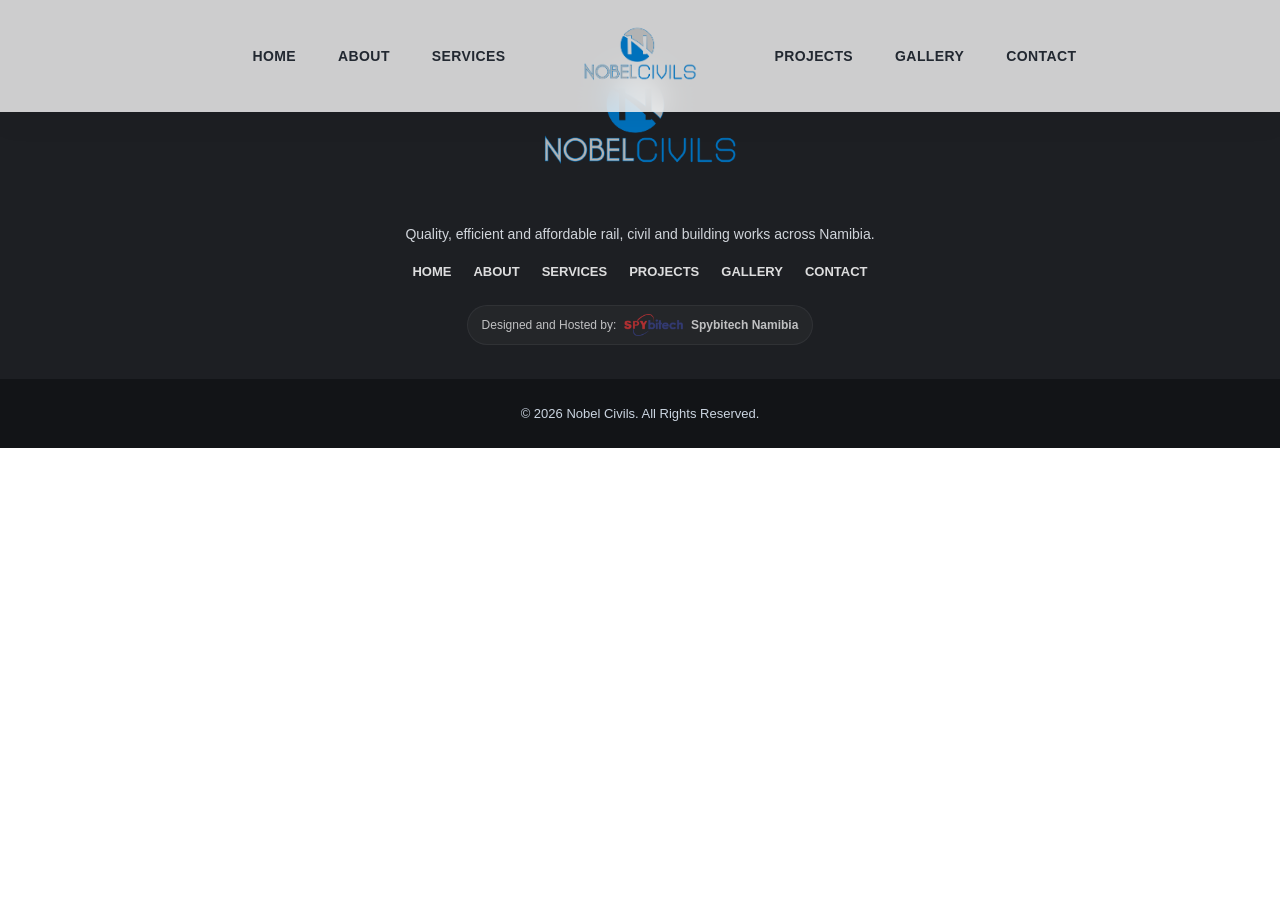
==== about.html @ 03fe8a97 "updated homepage with client input Co-authored-by: Copilot <copilot@github.com>" ====
<!doctype html>
<html lang="en">
  <head>
    <meta charset="UTF-8" />
    <meta name="viewport" content="width=device-width, initial-scale=1.0" />
    <title>Nobel Civils | Rail, Civil & Building Works</title>
    <link rel="stylesheet" href="style.css" />
  </head>
  <body>
    <header class="top-header">
      <div class="container nav-wrapper">
        <nav class="nav-side nav-left">
          <a href="index.html">Home</a>
          <a href="about.html">About</a>
          <a href="services.html">Services</a>
        </nav>

        <a href="index.html" class="brand">
          <img src="assets/logo/logo.PNG" alt="Nobel Civils Logo" />
        </a>

        <nav class="nav-side nav-right" id="navLinks">
          <a href="projects.html">Projects</a>
          <a href="gallery.html">Gallery</a>
          <a href="contact.html">Contact</a>
        </nav>

        <button class="menu-btn" id="menuBtn">☰</button>
      </div>
    </header>

    <footer class="footer">
      <div class="container footer-main">
        <img
          src="assets/logo/logo.PNG"
          alt="Nobel Civils Logo"
          class="footer-logo"
        />

        <p class="footer-tagline">
          Quality, efficient and affordable rail, civil and building works
          across Namibia.
        </p>

        <div class="footer-links">
          <a href="index.html">Home</a>
          <a href="about.html">About</a>
          <a href="services.html">Services</a>
          <a href="projects.html">Projects</a>
          <a href="gallery.html">Gallery</a>
          <a href="contact.html">Contact</a>
        </div>

        <div class="spybitech-badge">
          <span>Designed and Hosted by:</span>
          <img
            src="assets/logo/spybitechlogo.png"
            alt="Spybitech Namibia Logo"
          />
          <strong>Spybitech Namibia</strong>
        </div>
      </div>

      <div class="footer-bottom">
        <p>© 2026 Nobel Civils. All Rights Reserved.</p>
      </div>
    </footer>

    <script src="script.js"></script>
  </body>
</html>
---- style.css ----
:root {
  --blue: #0089cf;
  --blue-dark: #006fa8;
  --grey: #b7b7b7;
  --dark: #222831;
  --text: #2f3640;
  --muted: #6b7280;
  --light: #f6f8fa;
  --white: #ffffff;
  --shadow: 0 18px 45px rgba(0, 0, 0, 0.12);
}

body {
  margin: 0;
  font-family: Arial, Helvetica, sans-serif;
  color: var(--text);
}

.container {
  width: min(1180px, 92%);
  margin: 0 auto;
}

/* NAVBAR */
.top-header {
  position: fixed;
  top: 0;
  width: 100%;
  background: rgba(255, 255, 255, 0.96);
  box-shadow: 0 8px 25px rgba(0, 0, 0, 0.08);
  z-index: 999;
}

.nav-wrapper {
  min-height: 125px;
  display: grid;
  grid-template-columns: 1fr auto 1fr;
  align-items: center;
  gap: 32px;
}

.brand {
  display: flex;
  justify-content: center;
  align-items: center;
}

.brand img {
  height: 105px;
  width: auto;
  display: block;
}

.nav-side {
  display: flex;
  gap: 32px;
  align-items: center;
}

.nav-left {
  justify-content: flex-end;
}

.nav-right {
  justify-content: flex-start;
}

.nav-side a {
  color: var(--dark);
  font-size: 15px;
  font-weight: 800;
  text-transform: uppercase;
  letter-spacing: 0.4px;
  text-decoration: none;
  position: relative;
}

.nav-side a::after {
  content: "";
  position: absolute;
  left: 0;
  bottom: -9px;
  width: 0;
  height: 3px;
  background: var(--blue);
  transition: width 0.3s ease;
}

.nav-side a:hover {
  color: var(--blue);
}

.nav-side a:hover::after {
  width: 100%;
}

.menu-btn {
  display: none;
}

/* HERO */
.hero {
  position: relative;
  min-height: 100vh;
  padding-top: 125px;
  display: flex;
  align-items: center;
  justify-content: center;
  overflow: hidden;
}

.hero-video {
  position: absolute;
  inset: 0;
  width: 100%;
  height: 100%;
  object-fit: cover;
}

.hero-overlay {
  position: absolute;
  inset: 0;
  background:
    linear-gradient(rgba(0, 0, 0, 0.62), rgba(0, 0, 0, 0.62)),
    linear-gradient(135deg, rgba(0, 137, 207, 0.72), rgba(0, 0, 0, 0.15));
}

.hero::after {
  content: "";
  position: absolute;
  right: -150px;
  bottom: -190px;
  width: 520px;
  height: 520px;
  background: var(--blue);
  transform: rotate(45deg);
  opacity: 0.92;
}

.hero-content {
  position: relative;
  z-index: 2;
  max-width: 900px;
  text-align: center;
  color: white;
  display: flex;
  flex-direction: column;
  align-items: center;
}

.eyebrow {
  background: var(--blue);
  padding: 10px 18px;
  font-size: 14px;
  font-weight: 800;
  text-transform: uppercase;
  letter-spacing: 0.7px;
  margin-bottom: 22px;
}

.hero h1 {
  font-family: "Century Gothic", Arial, sans-serif;
  font-size: clamp(42px, 6vw, 74px);
  line-height: 1.05;
  margin: 0 0 22px;
  font-weight: 800;
}

.hero p {
  font-family: "Century Gothic", Arial, sans-serif;
  font-size: 21px;
  max-width: 720px;
  margin: 0 0 34px;
}

.hero-buttons {
  display: flex;
  gap: 16px;
  flex-wrap: wrap;
  justify-content: center;
}

.btn {
  padding: 15px 26px;
  font-weight: 800;
  text-transform: uppercase;
  text-decoration: none;
  border-radius: 2px;
}

.btn.primary {
  background: var(--blue);
  color: white;
}

.btn.secondary {
  background: white;
  color: var(--blue);
}

/* MOBILE NAV */
@media (max-width: 900px) {
  .nav-wrapper {
    min-height: 95px;
    display: flex;
    justify-content: space-between;
  }

  .brand img {
    height: 78px;
  }

  .nav-left {
    display: none;
  }

  .nav-right {
    display: none;
    position: absolute;
    top: 95px;
    left: 0;
    width: 100%;
    background: white;
    flex-direction: column;
    align-items: flex-start;
    padding: 25px 5%;
    box-shadow: var(--shadow);
  }

  .nav-right.active {
    display: flex;
  }

  .menu-btn {
    display: block;
    border: none;
    background: var(--blue);
    color: white;
    font-size: 28px;
    padding: 8px 14px;
    cursor: pointer;
  }

  .hero {
    padding-top: 95px;
  }

  .hero h1 {
    font-size: 42px;
  }

  .hero p {
    font-size: 18px;
  }
}

.section {
  padding: 95px 0;
}

.section-heading.center {
  text-align: center;
  margin: 0 auto 45px;
  max-width: 760px;
}

.section-label {
  display: inline-block;
  color: var(--blue);
  font-weight: 900;
  text-transform: uppercase;
  letter-spacing: 1px;
  border-left: 12px solid var(--blue);
  padding-left: 12px;
  margin-bottom: 12px;
}

.section-label.light {
  color: white;
  border-left-color: white;
}

.section h2,
.section-heading h2 {
  font-size: clamp(32px, 4vw, 50px);
  color: var(--dark);
  line-height: 1.1;
  margin: 0 0 20px;
}

.stats {
  background: var(--blue);
  color: white;
}

.stats-grid {
  display: grid;
  grid-template-columns: repeat(4, 1fr);
}

.stats-grid div {
  padding: 34px 24px;
  border-right: 1px solid rgba(255, 255, 255, 0.3);
  text-align: center;
}

.stats h3 {
  font-size: 42px;
  margin: 0;
}

.stats p {
  font-weight: 700;
  margin: 0;
}

.split {
  display: grid;
  grid-template-columns: 1fr 1fr;
  gap: 64px;
  align-items: center;
}

.section-image {
  box-shadow: var(--shadow);
  position: relative;
  overflow: hidden;
}

.section-image img {
  height: 500px;
  object-fit: cover;
  width: 100%;
}

.angled::before {
  content: "";
  position: absolute;
  inset: -18px;
  border: 8px solid var(--blue);
  z-index: -1;
}

.section-text p {
  font-size: 17px;
  color: var(--muted);
}

.text-link {
  color: var(--blue);
  font-weight: 900;
  text-decoration: none;
}

.services-preview,
.gallery-section {
  background: var(--light);
}

.service-grid,
.project-grid {
  display: grid;
  grid-template-columns: repeat(3, 1fr);
  gap: 28px;
}

.service-card,
.project-card {
  background: white;
  box-shadow: var(--shadow);
  overflow: hidden;
  border-bottom: 8px solid var(--blue);
}

.service-card img,
.project-card img {
  height: 260px;
  width: 100%;
  object-fit: cover;
}

.service-card div,
.project-card div {
  padding: 26px;
}

.service-card h3,
.project-card h3 {
  color: var(--blue);
  font-size: 24px;
  margin-bottom: 10px;
}

.project-card span {
  font-weight: 800;
  color: var(--dark);
}

.center-btn {
  text-align: center;
  margin-top: 38px;
}

.client-strip {
  padding: 80px 0;
  background: white;
}

.client-logo-grid {
  display: grid;
  grid-template-columns: repeat(5, 1fr);
  gap: 24px;
}

.client-logo-grid img {
  height: 130px;
  width: 130px;
  object-fit: contain;
  padding: 18px;
  background: white;
  border-radius: 50%;
  box-shadow: var(--shadow);
  margin: auto;
}

.gallery {
  display: grid;
  grid-template-columns: repeat(3, 1fr);
  gap: 18px;
}

.gallery img {
  height: 260px;
  width: 100%;
  object-fit: cover;
  box-shadow: var(--shadow);
}

.contact-strip {
  background:
    linear-gradient(135deg, rgba(0, 137, 207, 0.94), rgba(0, 111, 168, 0.95)),
    url("assets/images/image17.jpg") center/cover;
  color: white;
  padding: 85px 0;
}

.contact-content {
  display: grid;
  grid-template-columns: 1fr 430px;
  gap: 40px;
  align-items: center;
}

.contact-content h2 {
  font-size: 48px;
  margin: 0 0 12px;
}

.contact-card {
  background: white;
  color: var(--dark);
  padding: 34px;
  box-shadow: var(--shadow);
  border-left: 10px solid var(--grey);
}

.footer {
  background: #1d1f23;
  color: white;
}

.footer-main {
  text-align: center;
  padding: 70px 0 45px;
  display: flex;
  flex-direction: column;
  align-items: center;
}

.footer-logo {
  width: 360px;
  max-width: 85%;
  margin-bottom: 20px;
}

.footer-tagline {
  max-width: 620px;
  color: #d1d5db;
  margin-bottom: 28px;
}

.footer-links {
  display: flex;
  flex-wrap: wrap;
  justify-content: center;
  gap: 26px;
  margin-bottom: 34px;
}

.footer-links a {
  color: white;
  font-weight: 800;
  text-transform: uppercase;
  text-decoration: none;
  font-size: 14px;
}

.spybitech-badge {
  display: inline-flex;
  align-items: center;
  gap: 12px;
  background: rgba(255, 255, 255, 0.08);
  border: 1px solid rgba(255, 255, 255, 0.16);
  padding: 14px 22px;
  border-radius: 999px;
}

.spybitech-badge img {
  height: 34px;
  width: auto;
}

.footer-bottom {
  background: #121417;
  text-align: center;
  padding: 20px;
  color: #cbd5e1;
}

@media (max-width: 900px) {
  .stats-grid,
  .split,
  .service-grid,
  .project-grid,
  .contact-content {
    grid-template-columns: 1fr;
  }

  .client-logo-grid {
    grid-template-columns: repeat(2, 1fr);
  }

  .gallery {
    grid-template-columns: 1fr;
  }
}

/* ============================= */
/* REFINED NAVBAR */
/* ============================= */

.top-header {
  background: rgba(255, 255, 255, 0.78);
  backdrop-filter: blur(14px);
  -webkit-backdrop-filter: blur(14px);
  box-shadow: 0 8px 28px rgba(0, 0, 0, 0.06);
}

.nav-wrapper {
  min-height: 112px;
  grid-template-columns: 1.2fr auto 1.2fr;
  gap: 70px;
}

.brand img {
  height: 88px;
}

.nav-side {
  gap: 42px;
}

.nav-side a {
  font-size: 14px;
  transition: color 0.25s ease;
}

.nav-side a::after {
  bottom: -11px;
  height: 2px;
  transition: width 0.28s ease;
}

/* ============================= */
/* REFINED FOOTER */
/* ============================= */

.footer-main {
  padding: 48px 0 34px;
}

.footer-logo {
  width: 220px;
  max-width: 70%;
  margin-bottom: 14px;
}

.footer-tagline {
  font-size: 14px;
  margin-bottom: 22px;
}

.footer-links {
  gap: 22px;
  margin-bottom: 26px;
}

.footer-links a {
  font-size: 13px;
  opacity: 0.85;
}

.footer-links a:hover {
  opacity: 1;
  color: var(--blue);
}

.spybitech-badge {
  padding: 8px 14px;
  gap: 8px;
  font-size: 12px;
  opacity: 0.72;
  background: rgba(255, 255, 255, 0.045);
  border: 1px solid rgba(255, 255, 255, 0.08);
}

.spybitech-badge:hover {
  opacity: 1;
  background: rgba(255, 255, 255, 0.075);
}

.spybitech-badge img {
  height: 22px;
}

.footer-bottom {
  padding: 14px;
  font-size: 13px;
}

/* ============================= */
/* SOFT ANIMATIONS / HOVERS */
/* ============================= */

.btn,
.nav-side a,
.service-card,
.project-card,
.contact-card,
.client-logo-grid img,
.gallery img,
.section-image img,
.footer-links a,
.spybitech-badge,
.brand img {
  transition:
    transform 0.28s ease,
    box-shadow 0.28s ease,
    opacity 0.28s ease,
    color 0.28s ease,
    background 0.28s ease;
}

.brand img:hover {
  transform: scale(1.03);
}

.btn:hover {
  transform: translateY(-3px);
  box-shadow: 0 12px 28px rgba(0, 137, 207, 0.22);
}

.service-card:hover,
.project-card:hover,
.contact-card:hover {
  transform: translateY(-7px);
  box-shadow: 0 24px 55px rgba(0, 0, 0, 0.16);
}

.service-card:hover img,
.project-card:hover img,
.gallery img:hover,
.section-image:hover img {
  transform: scale(1.04);
}

.service-card,
.project-card,
.section-image {
  overflow: hidden;
}

.gallery img:hover {
  filter: brightness(0.92);
}

.client-logo-grid img:hover {
  transform: translateY(-5px) scale(1.03);
}

/* Hero soft entrance */
.hero-content {
  animation: heroFadeUp 0.9s ease both;
}

@keyframes heroFadeUp {
  from {
    opacity: 0;
    transform: translateY(24px);
  }
  to {
    opacity: 1;
    transform: translateY(0);
  }
}
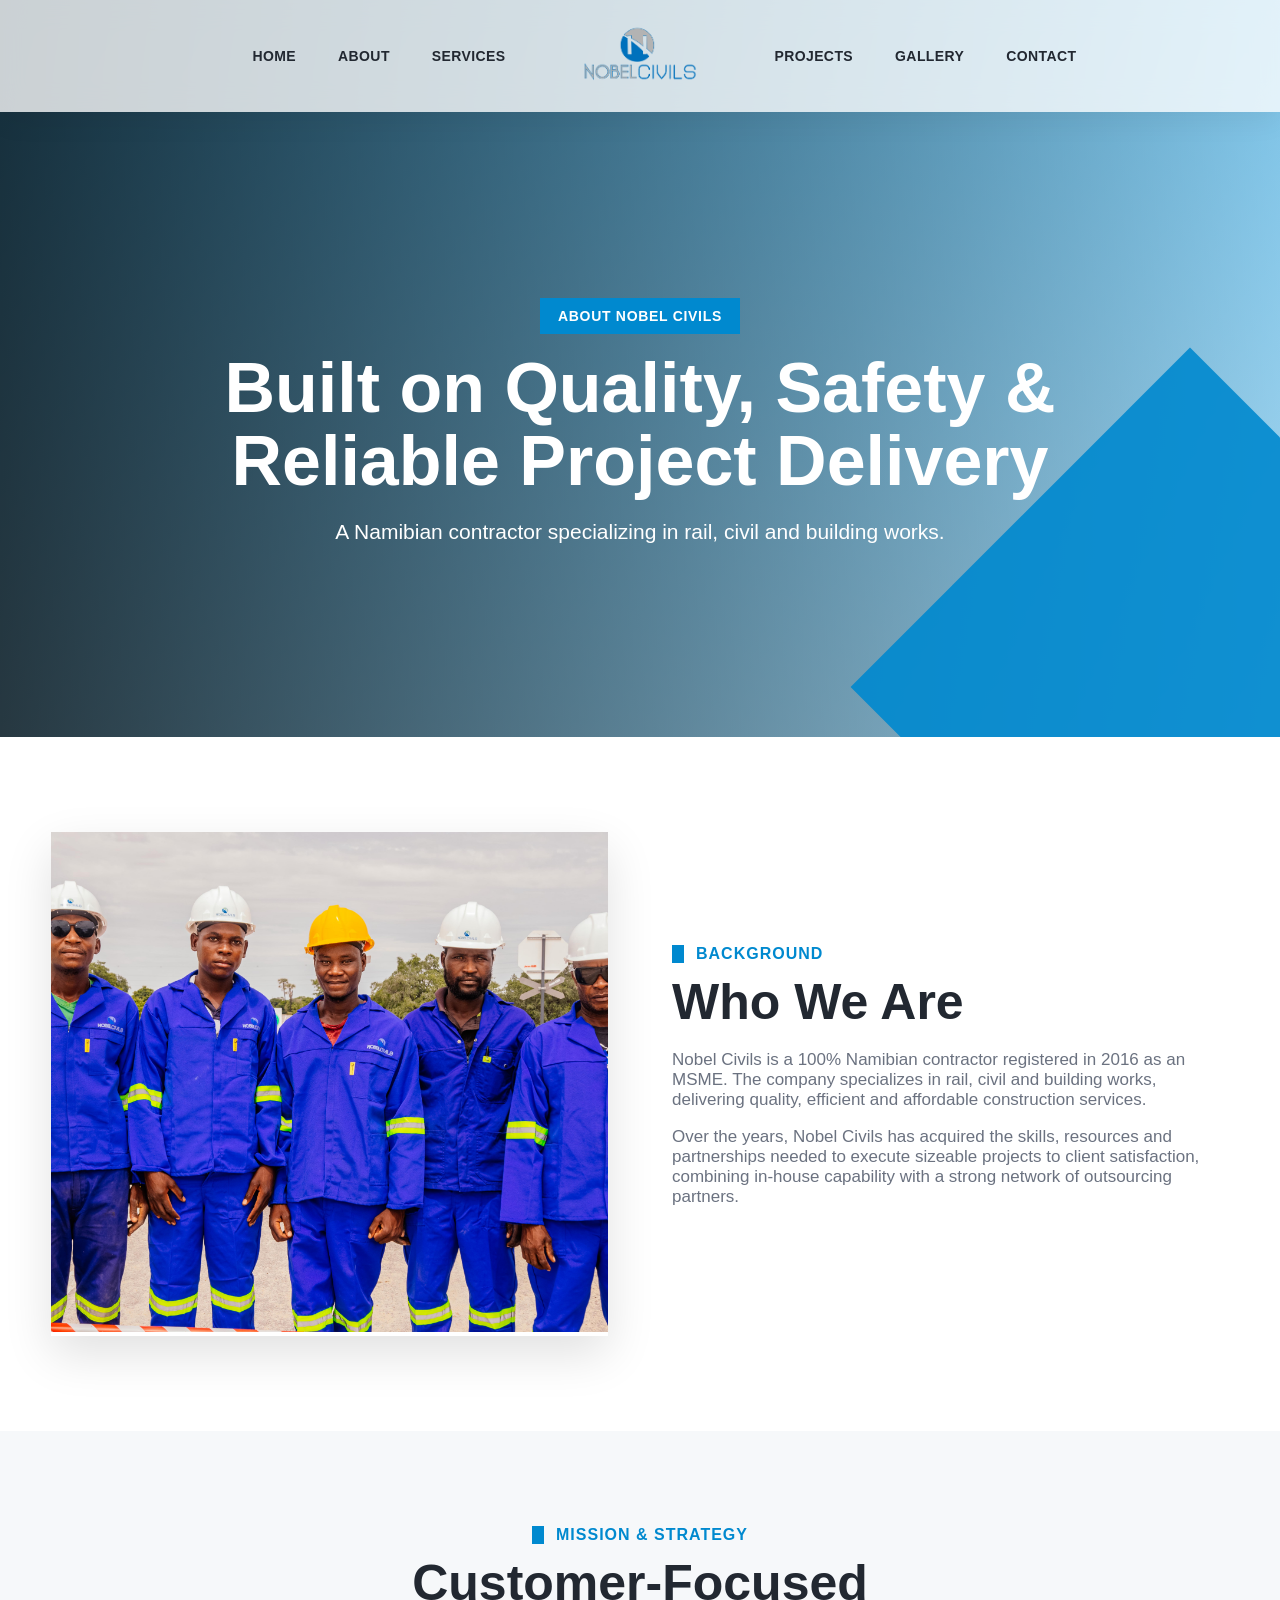
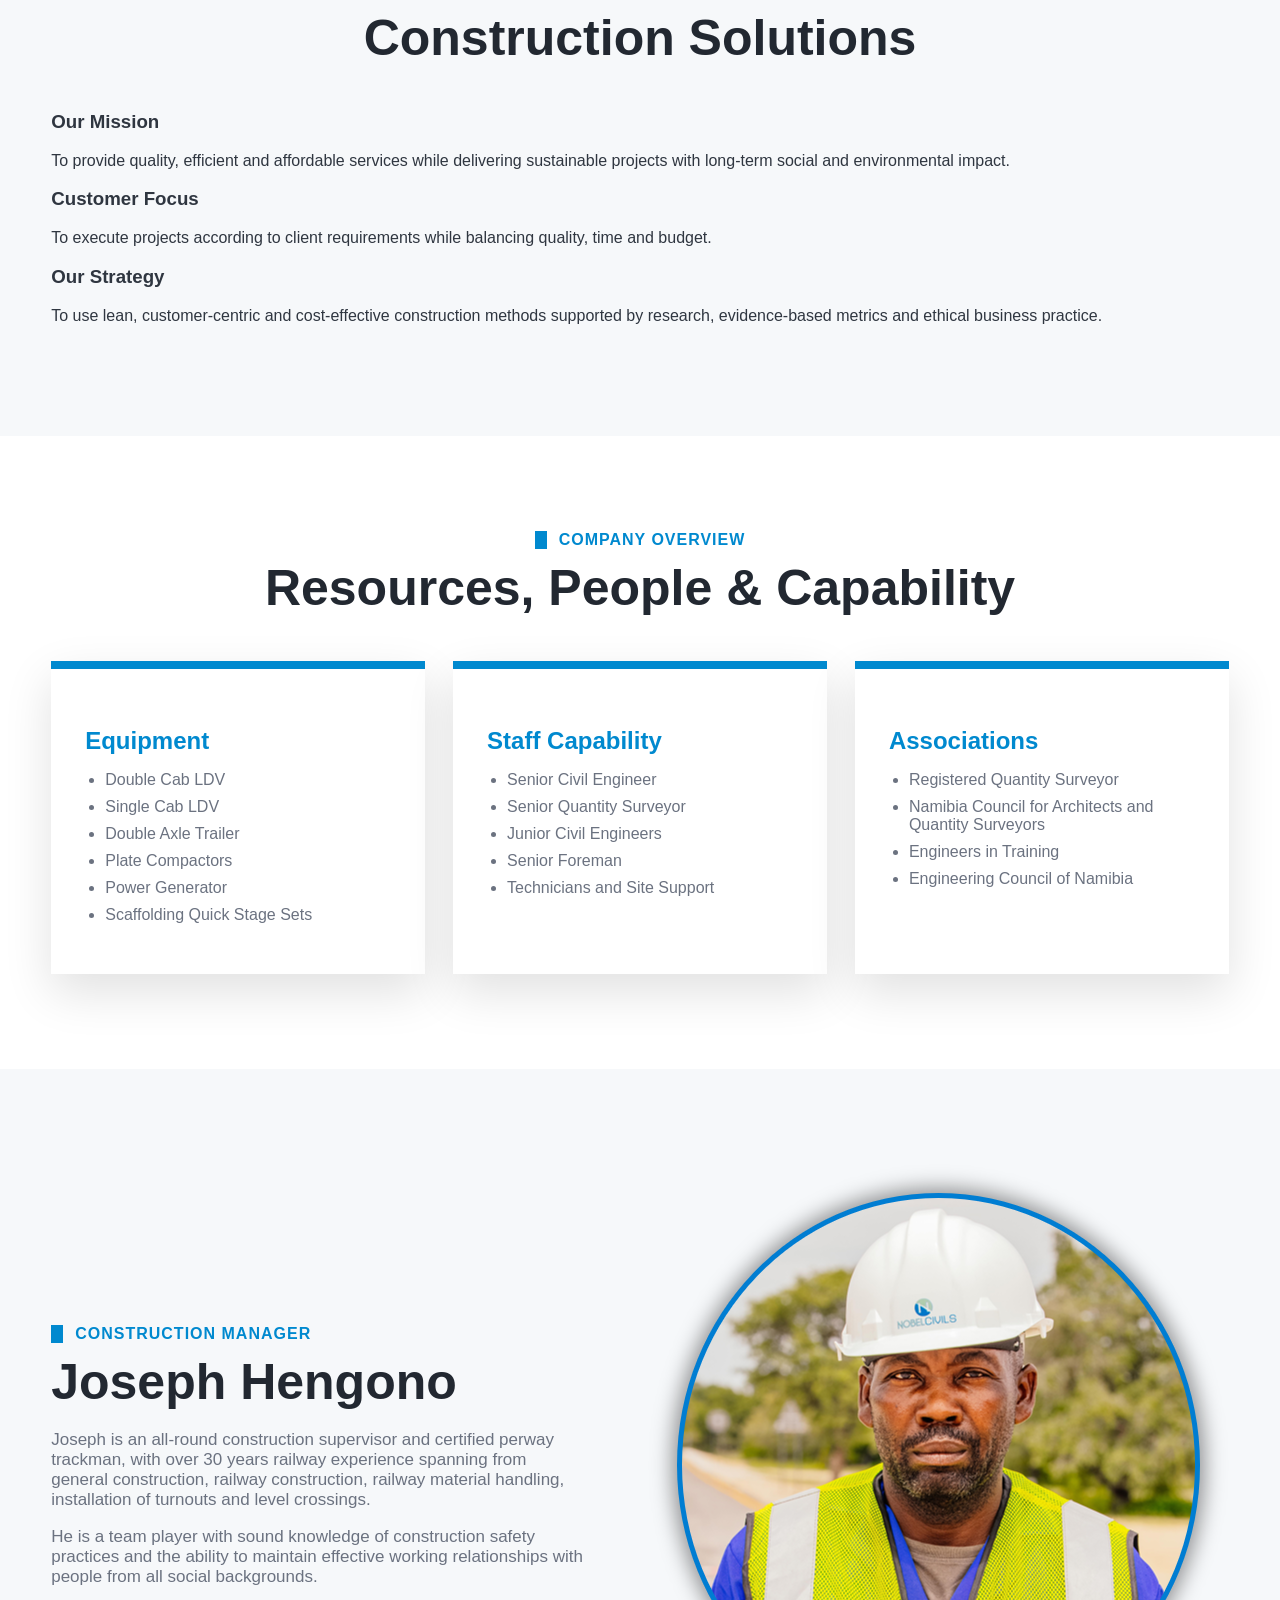
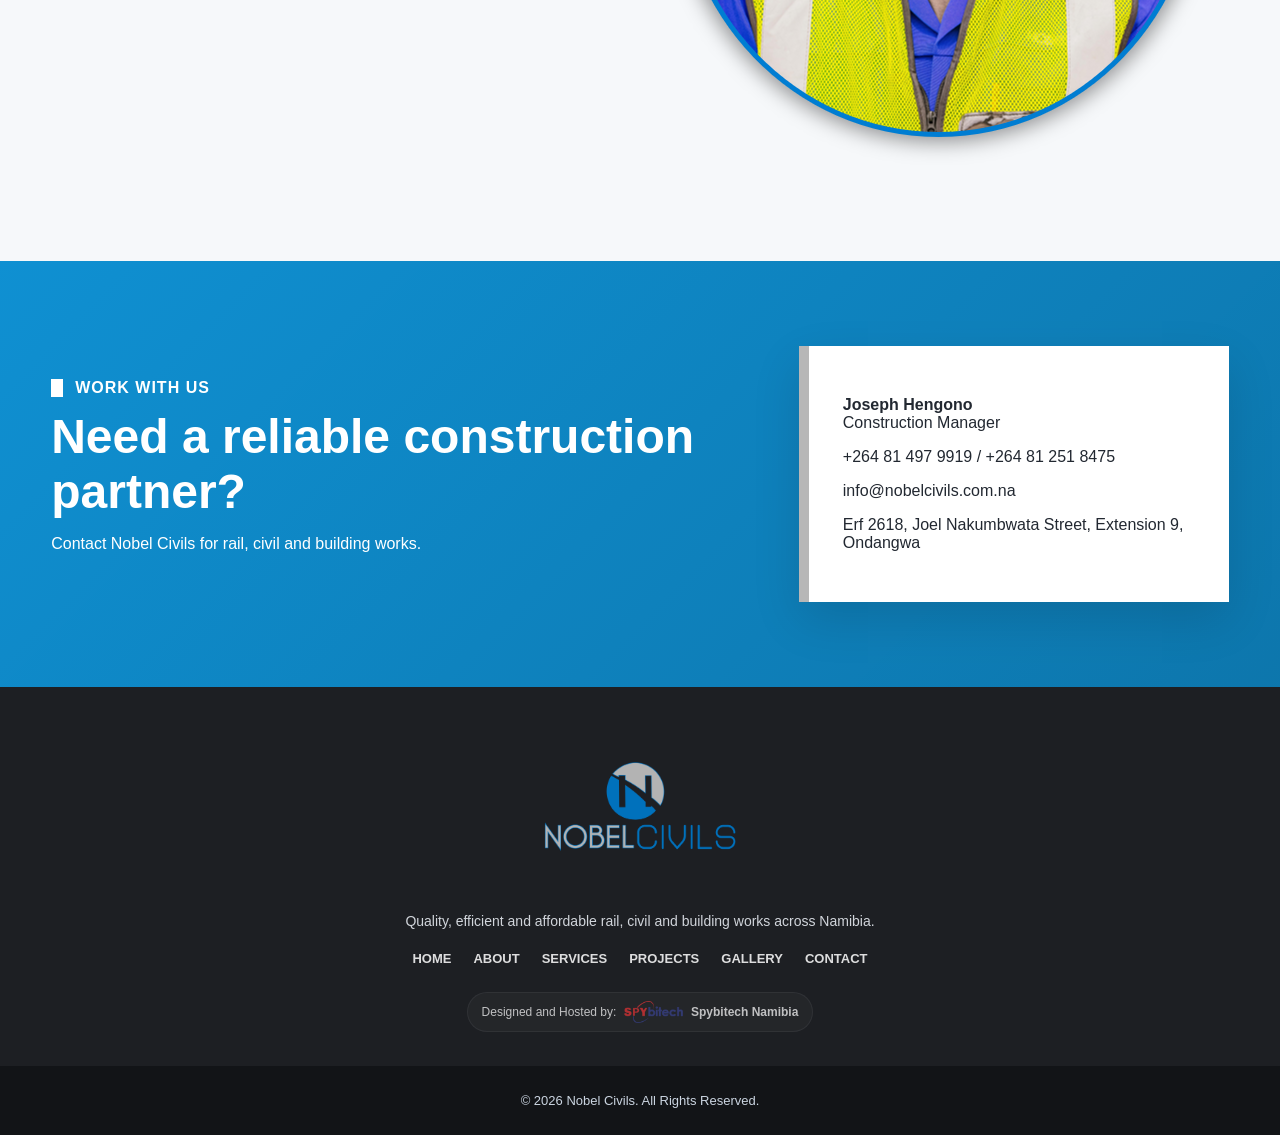
==== commit 1fce2242: "added about page" ====
--- a/about.html
+++ b/about.html
@@ -3,7 +3,7 @@
   <head>
     <meta charset="UTF-8" />
     <meta name="viewport" content="width=device-width, initial-scale=1.0" />
-    <title>Nobel Civils | Rail, Civil & Building Works</title>
+    <title>About Us | Nobel Civils</title>
     <link rel="stylesheet" href="style.css" />
   </head>
   <body>
@@ -29,6 +29,163 @@
       </div>
     </header>
 
+    <section class="page-hero about-hero">
+      <div class="page-hero-overlay"></div>
+      <div class="container page-hero-content">
+        <span class="eyebrow">About Nobel Civils</span>
+        <h1>Built on Quality, Safety & Reliable Project Delivery</h1>
+        <p>
+          A Namibian contractor specializing in rail, civil and building works.
+        </p>
+      </div>
+    </section>
+
+    <section class="section">
+      <div class="container split">
+        <div class="section-image angled">
+          <img src="assets/images/img12.jpeg" alt="Nobel Civils team on site" />
+        </div>
+
+        <div class="section-text">
+          <span class="section-label">Background</span>
+          <h2>Who We Are</h2>
+          <p>
+            Nobel Civils is a 100% Namibian contractor registered in 2016 as an
+            MSME. The company specializes in rail, civil and building works,
+            delivering quality, efficient and affordable construction services.
+          </p>
+          <p>
+            Over the years, Nobel Civils has acquired the skills, resources and
+            partnerships needed to execute sizeable projects to client
+            satisfaction, combining in-house capability with a strong network of
+            outsourcing partners.
+          </p>
+        </div>
+      </div>
+    </section>
+
+    <section class="section about-values">
+      <div class="container">
+        <div class="section-heading center">
+          <span class="section-label">Mission & Strategy</span>
+          <h2>Customer-Focused Construction Solutions</h2>
+        </div>
+
+        <div class="commit-grid">
+          <div class="commit-card">
+            <h3>Our Mission</h3>
+            <p>
+              To provide quality, efficient and affordable services while
+              delivering sustainable projects with long-term social and
+              environmental impact.
+            </p>
+          </div>
+
+          <div class="commit-card">
+            <h3>Customer Focus</h3>
+            <p>
+              To execute projects according to client requirements while
+              balancing quality, time and budget.
+            </p>
+          </div>
+
+          <div class="commit-card">
+            <h3>Our Strategy</h3>
+            <p>
+              To use lean, customer-centric and cost-effective construction
+              methods supported by research, evidence-based metrics and ethical
+              business practice.
+            </p>
+          </div>
+        </div>
+      </div>
+    </section>
+
+    <section class="section company-overview">
+      <div class="container">
+        <div class="section-heading center">
+          <span class="section-label">Company Overview</span>
+          <h2>Resources, People & Capability</h2>
+        </div>
+
+        <div class="overview-grid">
+          <div class="overview-card">
+            <h3>Equipment</h3>
+            <ul>
+              <li>Double Cab LDV</li>
+              <li>Single Cab LDV</li>
+              <li>Double Axle Trailer</li>
+              <li>Plate Compactors</li>
+              <li>Power Generator</li>
+              <li>Scaffolding Quick Stage Sets</li>
+            </ul>
+          </div>
+
+          <div class="overview-card">
+            <h3>Staff Capability</h3>
+            <ul>
+              <li>Senior Civil Engineer</li>
+              <li>Senior Quantity Surveyor</li>
+              <li>Junior Civil Engineers</li>
+              <li>Senior Foreman</li>
+              <li>Technicians and Site Support</li>
+            </ul>
+          </div>
+
+          <div class="overview-card">
+            <h3>Associations</h3>
+            <ul>
+              <li>Registered Quantity Surveyor</li>
+              <li>Namibia Council for Architects and Quantity Surveyors</li>
+              <li>Engineers in Training</li>
+              <li>Engineering Council of Namibia</li>
+            </ul>
+          </div>
+        </div>
+      </div>
+    </section>
+
+    <section class="section construction-manager">
+      <div class="container split">
+        <div class="section-text">
+          <span class="section-label">Construction Manager</span>
+          <h2>Joseph Hengono</h2>
+          <p>
+            Joseph is an all-round construction supervisor and certified perway
+            trackman, with over 30 years railway experience spanning from
+            general construction, railway construction, railway material
+            handling, installation of turnouts and level crossings.
+          </p>
+          <p>
+            He is a team player with sound knowledge of construction safety
+            practices and the ability to maintain effective working
+            relationships with people from all social backgrounds.
+          </p>
+        </div>
+
+        <!-- <div class="section-image angled"> -->
+        <img src="assets/images/joseph.png" alt="Joseph Hengono" />
+        <!-- </div> -->
+      </div>
+    </section>
+
+    <section class="contact-strip">
+      <div class="container contact-content">
+        <div>
+          <span class="section-label light">Work With Us</span>
+          <h2>Need a reliable construction partner?</h2>
+          <p>Contact Nobel Civils for rail, civil and building works.</p>
+        </div>
+
+        <div class="contact-card">
+          <p><strong>Joseph Hengono</strong><br />Construction Manager</p>
+          <p>+264 81 497 9919 / +264 81 251 8475</p>
+          <p>info@nobelcivils.com.na</p>
+          <p>Erf 2618, Joel Nakumbwata Street, Extension 9, Ondangwa</p>
+        </div>
+      </div>
+    </section>
+
     <footer class="footer">
       <div class="container footer-main">
         <img
--- a/style.css
+++ b/style.css
@@ -713,3 +713,118 @@
     transform: translateY(0);
   }
 }
+
+/* ABOUT PAGE */
+
+.page-hero {
+  min-height: 68vh;
+  padding-top: 125px;
+  position: relative;
+  display: flex;
+  align-items: center;
+  background: url("assets/images/image5.jpg") center/cover;
+  overflow: hidden;
+}
+
+.page-hero-overlay {
+  position: absolute;
+  inset: 0;
+  background:
+    linear-gradient(90deg, rgba(0, 0, 0, 0.72), rgba(0, 137, 207, 0.35)),
+    linear-gradient(135deg, rgba(0, 137, 207, 0.72), transparent);
+}
+
+.page-hero::after {
+  content: "";
+  position: absolute;
+  right: -150px;
+  bottom: -190px;
+  width: 480px;
+  height: 480px;
+  background: var(--blue);
+  transform: rotate(45deg);
+  opacity: 0.9;
+}
+
+.page-hero-content {
+  position: relative;
+  z-index: 2;
+  max-width: 850px;
+  color: white;
+  text-align: center;
+  margin: 0 auto;
+}
+
+.page-hero-content h1 {
+  font-family: "Century Gothic", Arial, sans-serif;
+  font-size: clamp(40px, 6vw, 70px);
+  line-height: 1.05;
+  margin: 0 0 20px;
+}
+
+.page-hero-content .eyebrow {
+  display: inline-block;
+  background: var(--blue);
+  padding: 10px 18px;
+  font-size: 14px;
+  font-weight: 800;
+  text-transform: uppercase;
+  letter-spacing: 0.7px;
+  margin-bottom: 18px; /* THIS fixes the spacing */
+}
+
+.page-hero-content p {
+  font-family: "Century Gothic", Arial, sans-serif;
+  font-size: 21px;
+}
+
+.about-values {
+  background: var(--light);
+}
+
+.company-overview {
+  background: white;
+}
+
+.overview-grid {
+  display: grid;
+  grid-template-columns: repeat(3, 1fr);
+  gap: 28px;
+}
+
+.overview-card {
+  background: white;
+  padding: 34px;
+  box-shadow: var(--shadow);
+  border-top: 8px solid var(--blue);
+}
+
+.overview-card h3 {
+  color: var(--blue);
+  font-size: 24px;
+  margin-bottom: 14px;
+}
+
+.overview-card ul {
+  padding-left: 20px;
+}
+
+.overview-card li {
+  margin-bottom: 9px;
+  color: var(--muted);
+}
+
+.construction-manager {
+  background: var(--light);
+}
+
+@media (max-width: 900px) {
+  .page-hero {
+    padding-top: 88px;
+    min-height: 60vh;
+  }
+
+  .overview-grid {
+    grid-template-columns: 1fr;
+  }
+}
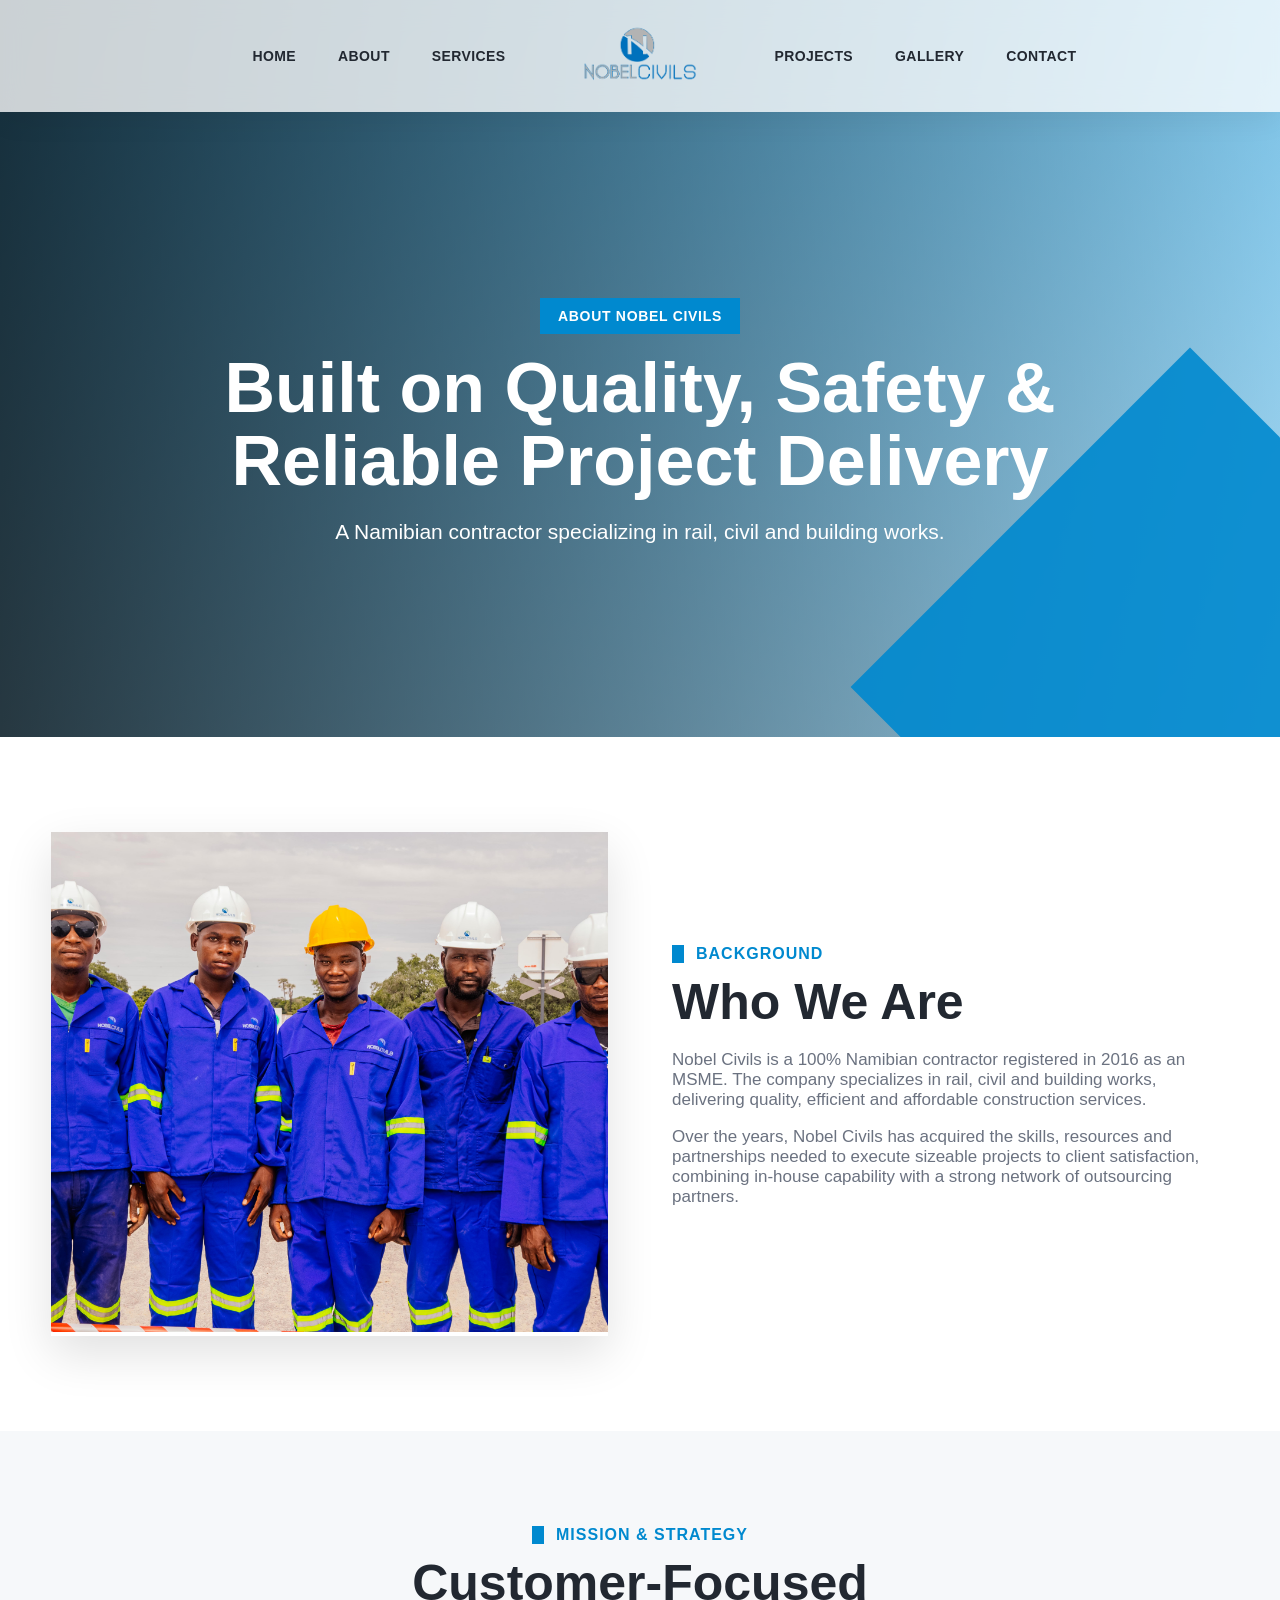
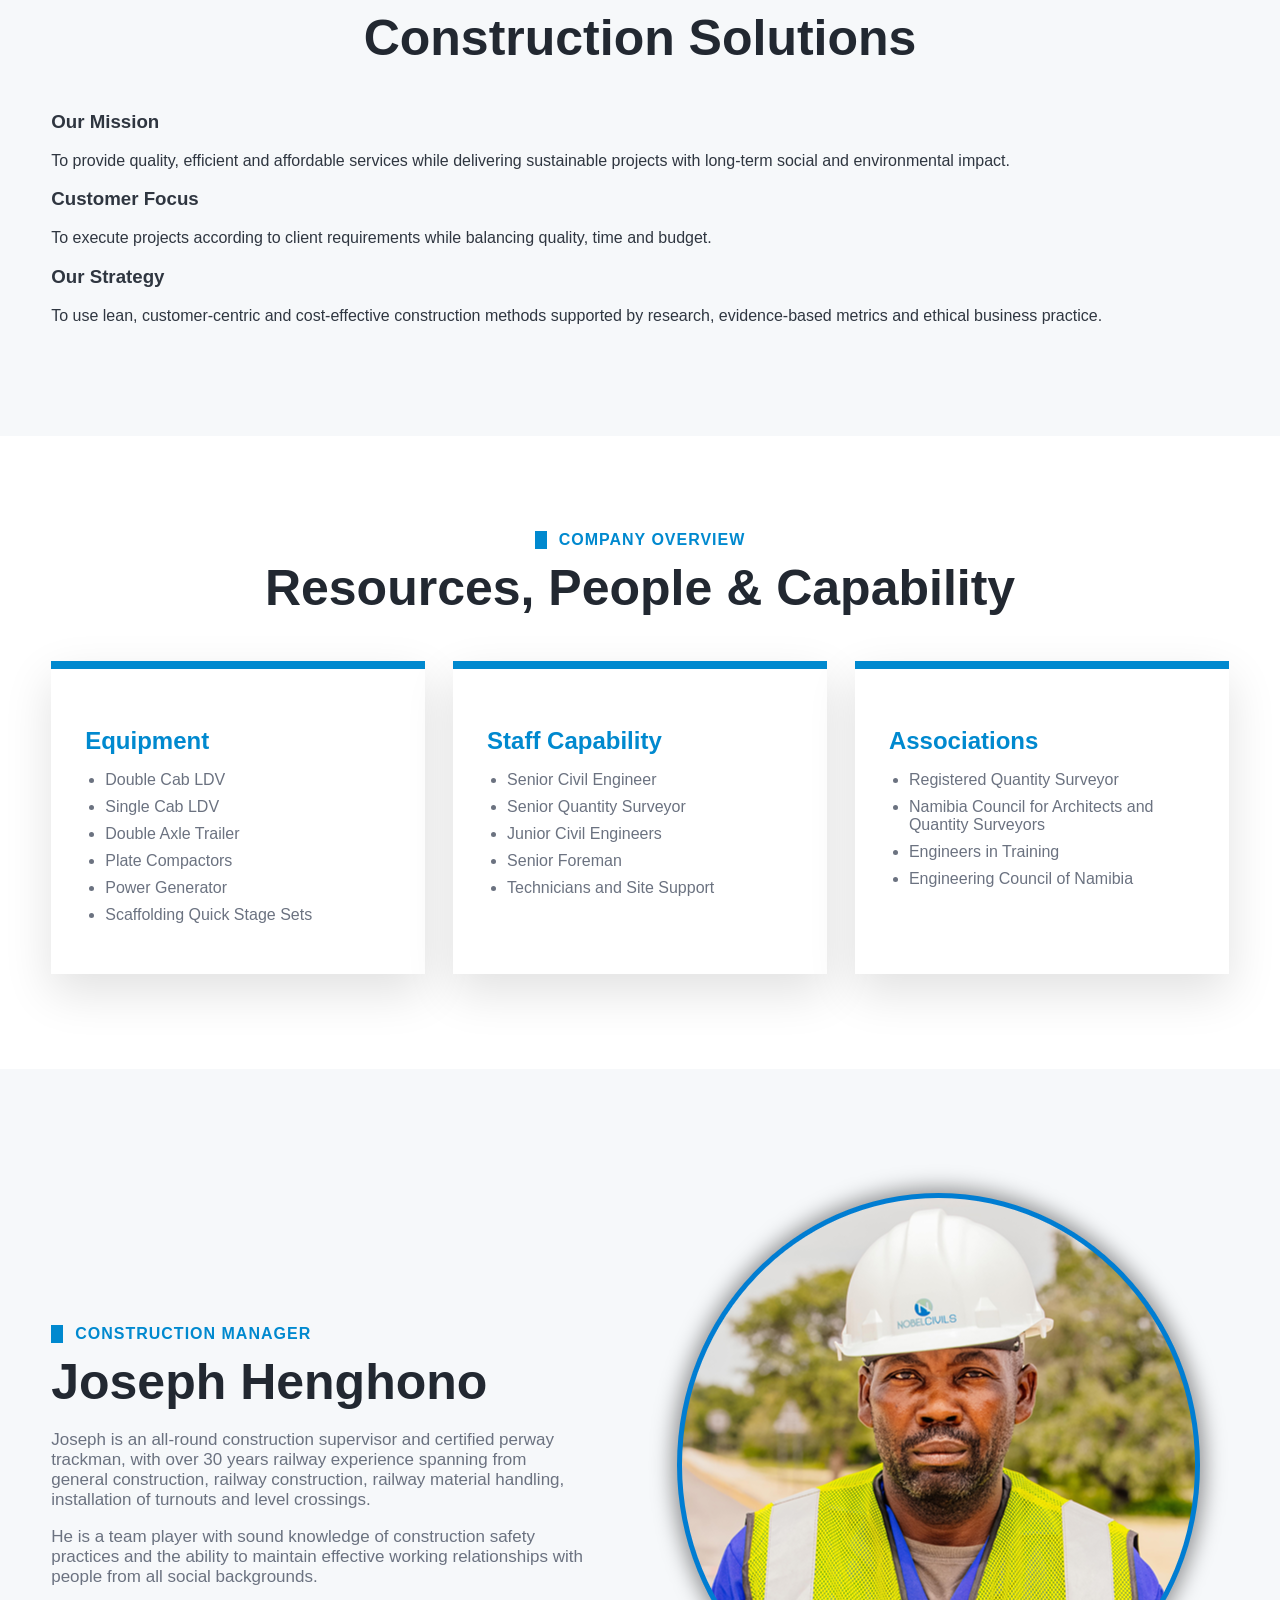
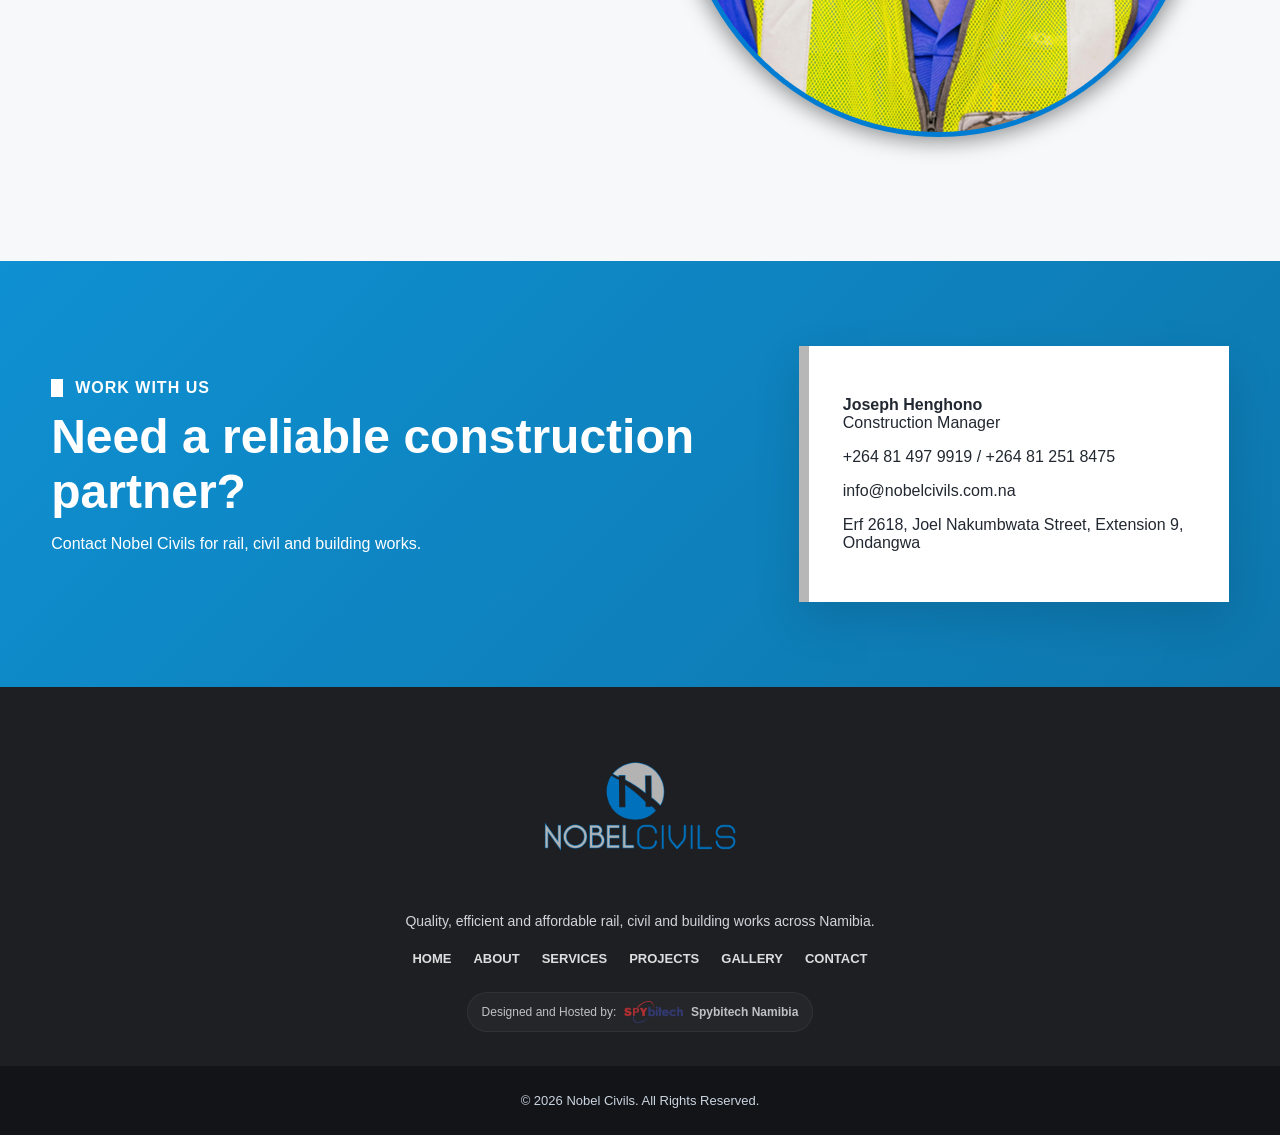
==== commit a29ca8f8: "added services page" ====
--- a/about.html
+++ b/about.html
@@ -3,7 +3,7 @@
   <head>
     <meta charset="UTF-8" />
     <meta name="viewport" content="width=device-width, initial-scale=1.0" />
-    <title>About Us | Nobel Civils</title>
+    <title>About Us</title>
     <link rel="stylesheet" href="style.css" />
   </head>
   <body>
@@ -149,7 +149,7 @@
       <div class="container split">
         <div class="section-text">
           <span class="section-label">Construction Manager</span>
-          <h2>Joseph Hengono</h2>
+          <h2>Joseph Henghono</h2>
           <p>
             Joseph is an all-round construction supervisor and certified perway
             trackman, with over 30 years railway experience spanning from
@@ -164,7 +164,7 @@
         </div>
 
         <!-- <div class="section-image angled"> -->
-        <img src="assets/images/joseph.png" alt="Joseph Hengono" />
+        <img src="assets/images/joseph.png" alt="Joseph Henghono" />
         <!-- </div> -->
       </div>
     </section>
@@ -178,7 +178,7 @@
         </div>
 
         <div class="contact-card">
-          <p><strong>Joseph Hengono</strong><br />Construction Manager</p>
+          <p><strong>Joseph Henghono</strong><br />Construction Manager</p>
           <p>+264 81 497 9919 / +264 81 251 8475</p>
           <p>info@nobelcivils.com.na</p>
           <p>Erf 2618, Joel Nakumbwata Street, Extension 9, Ondangwa</p>
--- a/style.css
+++ b/style.css
@@ -828,3 +828,67 @@
     grid-template-columns: 1fr;
   }
 }
+
+/* SERVICES PAGE */
+
+.services-hero {
+  background: url("assets/images/image6.jpg") center/cover;
+}
+
+.services-intro {
+  background: var(--light);
+}
+
+.center-text {
+  text-align: center;
+  max-width: 720px;
+  margin: auto;
+}
+
+.service-detail {
+  background: white;
+}
+
+.service-detail.alt {
+  background: var(--light);
+}
+
+.service-list {
+  margin: 20px 0;
+  padding-left: 20px;
+}
+
+.service-list li {
+  margin-bottom: 10px;
+  color: var(--muted);
+}
+
+.why-us {
+  background: var(--light);
+}
+
+.why-grid {
+  display: grid;
+  grid-template-columns: repeat(4, 1fr);
+  gap: 26px;
+}
+
+.why-card {
+  background: white;
+  padding: 30px;
+  box-shadow: var(--shadow);
+  border-top: 6px solid var(--blue);
+}
+
+.why-card h3 {
+  color: var(--blue);
+  margin-bottom: 10px;
+}
+
+/* MOBILE */
+
+@media (max-width: 900px) {
+  .why-grid {
+    grid-template-columns: 1fr;
+  }
+}
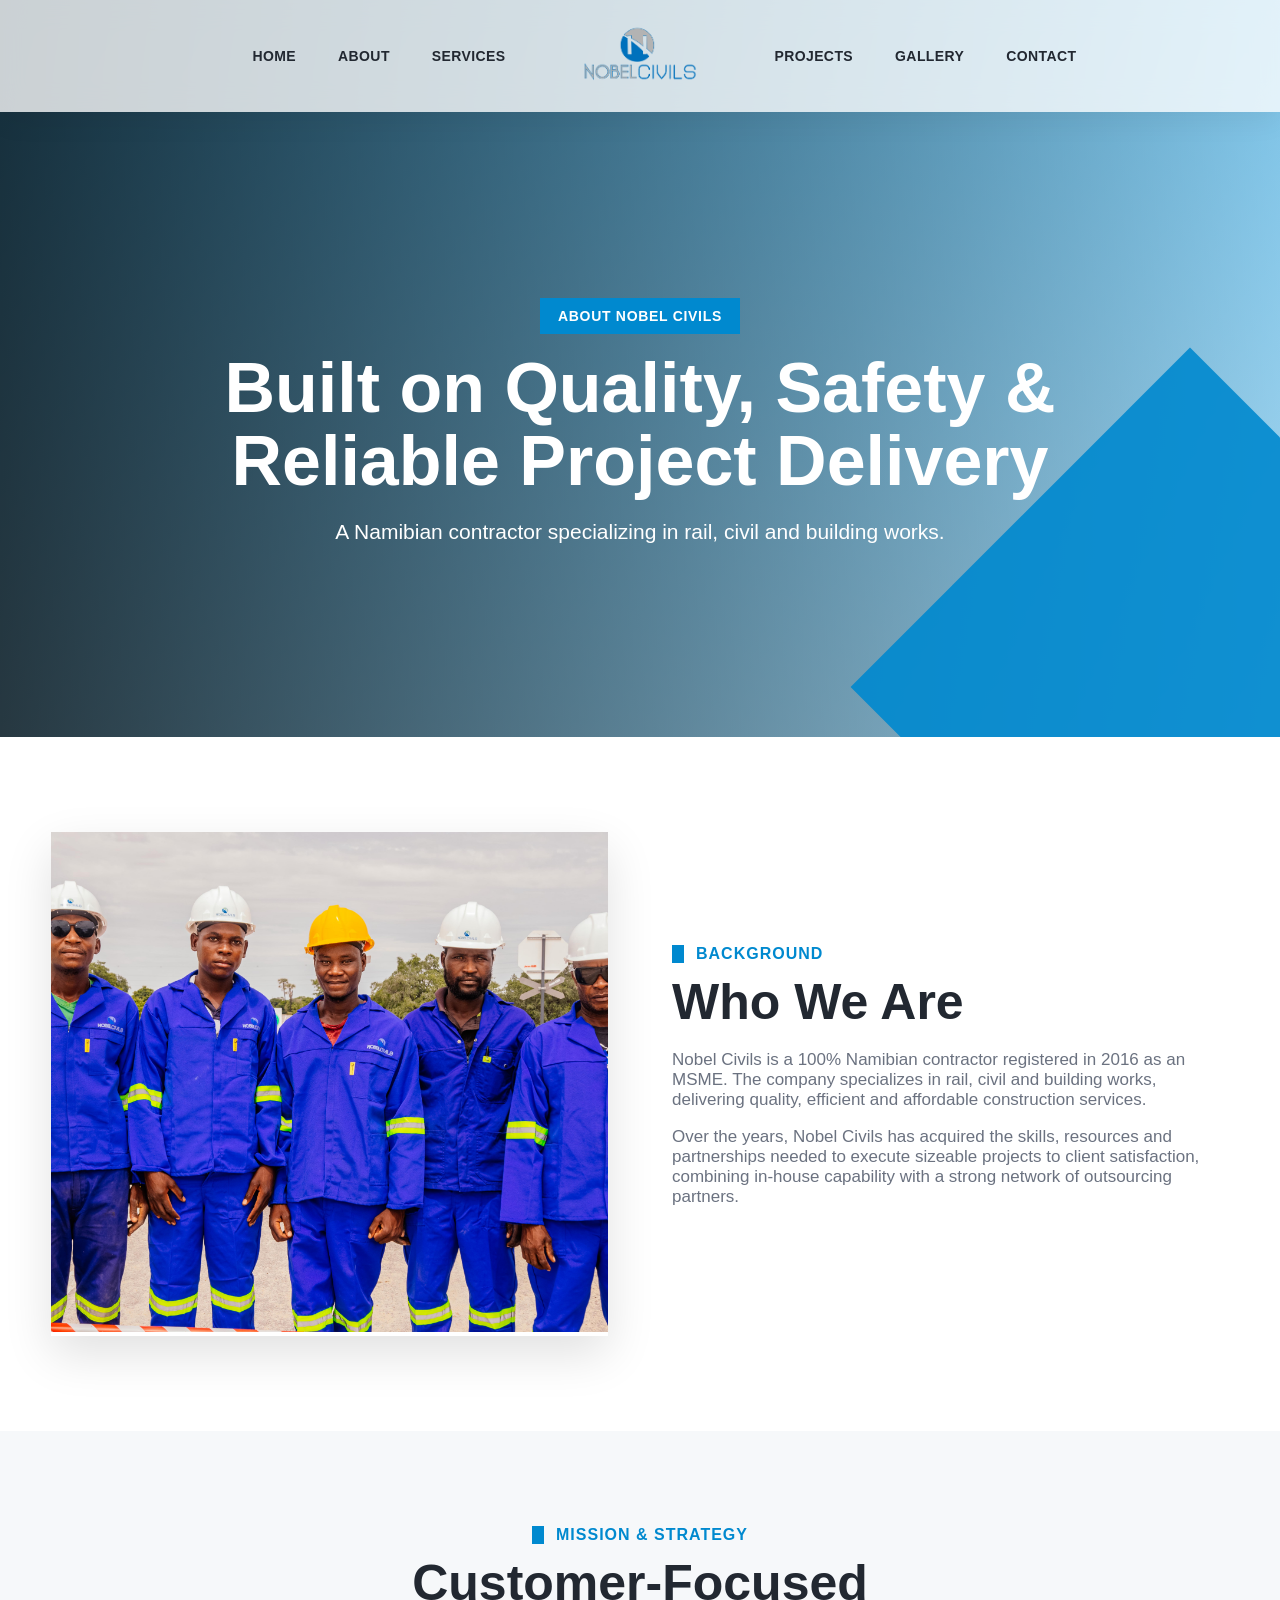
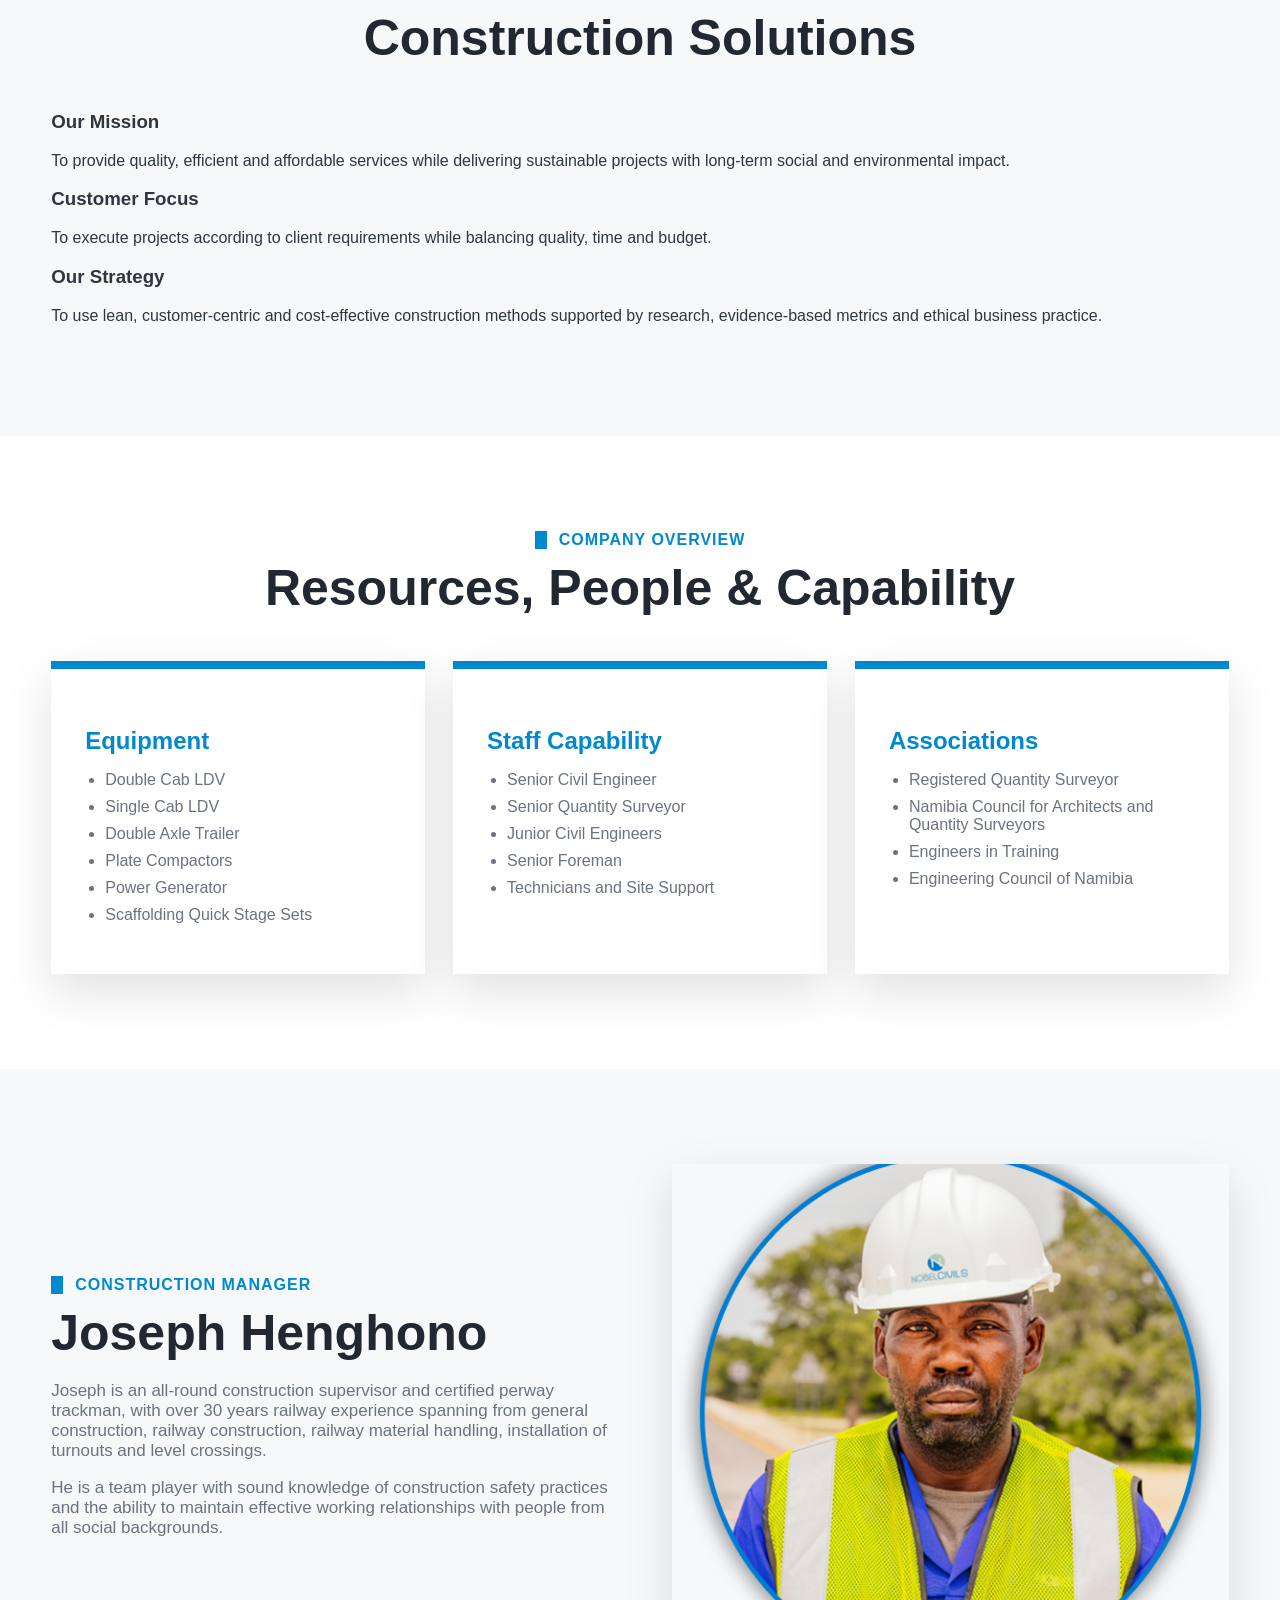
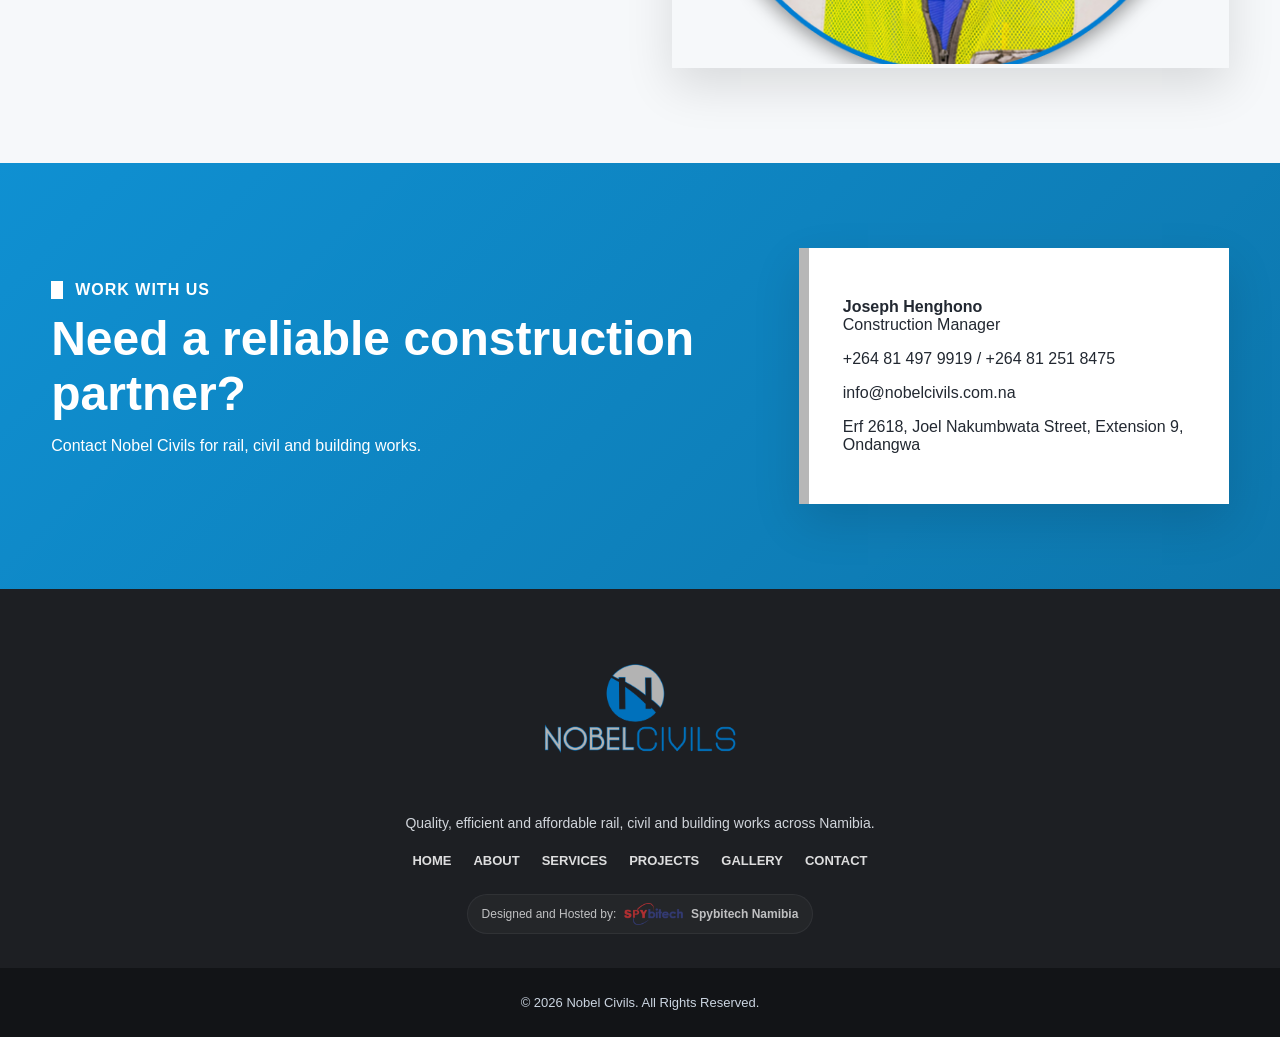
==== commit 302f9a9a: "updated image" ====
--- a/about.html
+++ b/about.html
@@ -4,6 +4,8 @@
     <meta charset="UTF-8" />
     <meta name="viewport" content="width=device-width, initial-scale=1.0" />
     <title>About Us</title>
+    <link rel="icon" href="assets/logo/logo.PNG" />
+    <link rel="shortcut icon" href="assets/logo/logo.PNG" />
     <link rel="stylesheet" href="style.css" />
   </head>
   <body>
@@ -25,7 +27,20 @@
           <a href="contact.html">Contact</a>
         </nav>
 
-        <button class="menu-btn" id="menuBtn">☰</button>
+        <button class="menu-btn" id="menuBtn" aria-label="Toggle menu">
+          <span></span>
+          <span></span>
+          <span></span>
+        </button>
+
+        <nav class="mobile-menu" id="mobileMenu">
+          <a href="index.html">Home</a>
+          <a href="about.html">About</a>
+          <a href="services.html">Services</a>
+          <a href="projects.html">Projects</a>
+          <a href="gallery.html">Gallery</a>
+          <a href="contact.html">Contact</a>
+        </nav>
       </div>
     </header>
 
@@ -163,9 +178,9 @@
           </p>
         </div>
 
-        <!-- <div class="section-image angled"> -->
-        <img src="assets/images/joseph.png" alt="Joseph Henghono" />
-        <!-- </div> -->
+        <div class="section-image angled">
+          <img src="assets/images/joseph.png" alt="Joseph Henghono" />
+        </div>
       </div>
     </section>
 
--- a/style.css
+++ b/style.css
@@ -96,6 +96,52 @@
 
 .menu-btn {
   display: none;
+  width: 44px;
+  height: 44px;
+  background: transparent; /* remove blue background */
+  border: none;
+  cursor: pointer;
+  position: relative;
+  z-index: 1001;
+}
+
+/* the 3 lines */
+.menu-btn span {
+  position: absolute;
+  left: 8px;
+  width: 28px;
+  height: 3px;
+  background: var(--blue);
+  border-radius: 2px;
+  transition: all 0.3s ease;
+}
+
+/* positions */
+.menu-btn span:nth-child(1) {
+  top: 12px;
+}
+
+.menu-btn span:nth-child(2) {
+  top: 20px;
+}
+
+.menu-btn span:nth-child(3) {
+  top: 28px;
+}
+
+/* ACTIVE (X animation) */
+.menu-btn.active span:nth-child(1) {
+  transform: rotate(45deg);
+  top: 20px;
+}
+
+.menu-btn.active span:nth-child(2) {
+  opacity: 0;
+}
+
+.menu-btn.active span:nth-child(3) {
+  transform: rotate(-45deg);
+  top: 20px;
 }
 
 /* HERO */
@@ -892,3 +938,591 @@
     grid-template-columns: 1fr;
   }
 }
+
+/* PROJECTS PAGE */
+
+.projects-hero {
+  background: url("assets/images/image7.jpg") center/cover;
+}
+
+.projects-intro {
+  background: var(--light);
+}
+
+.project-showcase {
+  background: white;
+}
+
+.project-feature {
+  display: grid;
+  grid-template-columns: 1fr 1fr;
+  gap: 0;
+  margin-bottom: 55px;
+  background: white;
+  box-shadow: var(--shadow);
+  overflow: hidden;
+  align-items: stretch; /* keeps both sides equal */
+}
+
+.project-feature-img {
+  height: 380px; /* controls size */
+  overflow: hidden;
+}
+
+.project-feature-img img {
+  width: 100%;
+  height: 100%;
+  object-fit: cover;
+}
+
+.project-feature-content {
+  padding: 55px;
+  display: flex;
+  flex-direction: column;
+  justify-content: center;
+  max-width: 600px;
+}
+
+.project-tag {
+  display: inline-block;
+  width: fit-content;
+  background: var(--blue);
+  color: white;
+  padding: 8px 14px;
+  font-size: 13px;
+  font-weight: 800;
+  text-transform: uppercase;
+  letter-spacing: 0.5px;
+  margin-bottom: 16px;
+}
+
+.project-feature-content h2 {
+  font-size: clamp(30px, 4vw, 46px);
+  color: var(--dark);
+  line-height: 1.1;
+  margin-bottom: 18px;
+}
+
+.project-feature-content p {
+  color: var(--muted);
+  margin-bottom: 20px;
+}
+
+.project-meta {
+  list-style: none;
+  padding: 0;
+  margin: 0;
+}
+
+.project-meta li {
+  padding: 12px 0;
+  border-bottom: 1px solid #e5e7eb;
+  color: var(--muted);
+}
+
+.project-meta strong {
+  color: var(--dark);
+}
+
+.more-projects {
+  background: var(--light);
+}
+
+@media (max-width: 900px) {
+  .project-feature,
+  .reverse-feature {
+    grid-template-columns: 1fr;
+  }
+
+  .reverse-feature .project-feature-content {
+    order: 2;
+  }
+
+  .reverse-feature .project-feature-img {
+    order: 1;
+  }
+
+  .project-feature-content {
+    padding: 34px;
+  }
+
+  .project-feature-img img {
+    min-height: 300px;
+  }
+}
+
+/* GALLERY PAGE */
+
+.gallery-hero {
+  background: url("assets/images/image8.jpg") center/cover;
+}
+
+.gallery-intro {
+  background: var(--light);
+}
+
+/* GRID */
+.gallery-grid {
+  display: grid;
+  grid-template-columns: repeat(3, 1fr);
+  gap: 18px;
+}
+
+.gallery-grid img {
+  width: 100%;
+  height: 260px;
+  object-fit: cover;
+  cursor: pointer;
+  box-shadow: var(--shadow);
+  transition:
+    transform 0.3s ease,
+    filter 0.3s ease;
+}
+
+.gallery-grid img:hover {
+  transform: scale(1.05);
+  filter: brightness(0.9);
+}
+
+/* VIDEOS */
+.video-section {
+  background: var(--light);
+}
+
+.video-grid {
+  display: grid;
+  grid-template-columns: repeat(3, 1fr);
+  gap: 18px;
+}
+
+.video-grid video {
+  width: 100%;
+  height: 260px;
+  object-fit: cover;
+  box-shadow: var(--shadow);
+}
+
+/* MOBILE */
+@media (max-width: 900px) {
+  .gallery-grid,
+  .video-grid {
+    grid-template-columns: 1fr;
+  }
+}
+
+/* LIGHTBOX */
+
+.lightbox {
+  position: fixed;
+  inset: 0;
+  background: rgba(0, 0, 0, 0.88);
+  display: none;
+  align-items: center;
+  justify-content: center;
+  z-index: 5000;
+  padding: 24px;
+}
+
+.lightbox.active {
+  display: flex;
+}
+
+.lightbox-content img,
+.lightbox-content video {
+  max-width: 92vw;
+  max-height: 82vh;
+  object-fit: contain;
+  box-shadow: 0 25px 70px rgba(0, 0, 0, 0.45);
+}
+
+.lightbox-content video {
+  background: black;
+}
+
+.lightbox-close {
+  position: absolute;
+  top: 22px;
+  right: 28px;
+  background: transparent;
+  border: none;
+  color: white;
+  font-size: 44px;
+  cursor: pointer;
+  line-height: 1;
+}
+
+/* VIDEO PREVIEW CARDS */
+
+.video-card {
+  position: relative;
+  height: 260px;
+  overflow: hidden;
+  cursor: pointer;
+  box-shadow: var(--shadow);
+  background: #000;
+}
+
+.video-card video {
+  width: 100%;
+  height: 100%;
+  object-fit: cover;
+  pointer-events: none;
+  transition:
+    transform 0.35s ease,
+    filter 0.35s ease;
+}
+
+.video-card:hover video {
+  transform: scale(1.05);
+  filter: brightness(0.75);
+}
+
+.video-overlay {
+  position: absolute;
+  inset: 0;
+  display: grid;
+  place-items: center;
+  background: rgba(0, 0, 0, 0.25);
+  opacity: 0;
+  transition: opacity 0.3s ease;
+}
+
+.video-card:hover .video-overlay {
+  opacity: 1;
+}
+
+.video-card:hover .video-overlay {
+  opacity: 1;
+}
+
+.play-icon {
+  width: 70px;
+  height: 70px;
+  background: rgba(255, 255, 255, 0.9);
+  border-radius: 50%;
+  display: grid;
+  place-items: center;
+  transition:
+    transform 0.25s ease,
+    background 0.25s ease;
+}
+
+/* triangle */
+.play-icon::before {
+  content: "";
+  border-style: solid;
+  border-width: 12px 0 12px 18px;
+  border-color: transparent transparent transparent #0089cf;
+  margin-left: 4px;
+}
+
+.video-card:hover .play-icon {
+  transform: scale(1.1);
+  background: white;
+}
+
+.play-icon {
+  animation: pulse 2.5s infinite;
+}
+
+@keyframes pulse {
+  0% {
+    box-shadow: 0 0 0 0 rgba(0, 137, 207, 0.5);
+  }
+  70% {
+    box-shadow: 0 0 0 14px rgba(0, 137, 207, 0);
+  }
+  100% {
+    box-shadow: 0 0 0 0 rgba(0, 137, 207, 0);
+  }
+}
+
+/* CONTACT PAGE */
+
+.contact-hero {
+  background: url("assets/images/image17.jpg") center/cover;
+}
+
+.contact-page {
+  background: var(--light);
+}
+
+.contact-page-grid {
+  display: grid;
+  grid-template-columns: 0.95fr 1.05fr;
+  gap: 36px;
+  align-items: start;
+}
+
+.contact-info-panel,
+.contact-form-panel {
+  background: white;
+  padding: 42px;
+  box-shadow: var(--shadow);
+}
+
+.contact-info-panel {
+  border-left: 8px solid var(--blue);
+}
+
+.contact-info-panel h2,
+.contact-form-panel h2 {
+  font-size: 36px;
+  color: var(--dark);
+  margin-bottom: 16px;
+}
+
+.contact-info-panel > p {
+  color: var(--muted);
+  margin-bottom: 30px;
+}
+
+.contact-info-list {
+  display: grid;
+  gap: 18px;
+}
+
+.contact-info-item {
+  padding-bottom: 18px;
+  border-bottom: 1px solid #e5e7eb;
+}
+
+.contact-info-item h3 {
+  color: var(--blue);
+  font-size: 18px;
+  margin-bottom: 6px;
+}
+
+.contact-info-item p,
+.contact-info-item a {
+  color: var(--text);
+  text-decoration: none;
+  font-weight: 600;
+}
+
+.contact-info-item span {
+  color: var(--muted);
+  font-weight: 500;
+}
+
+.contact-form {
+  display: grid;
+  gap: 18px;
+}
+
+.form-group {
+  display: grid;
+  gap: 7px;
+}
+
+.form-group label {
+  font-weight: 800;
+  color: var(--dark);
+  font-size: 14px;
+}
+
+.form-group input,
+.form-group select,
+.form-group textarea {
+  width: 100%;
+  padding: 14px 15px;
+  border: 1px solid #d1d5db;
+  font-family: inherit;
+  font-size: 15px;
+  outline: none;
+  background: #fff;
+}
+
+.form-group input:focus,
+.form-group select:focus,
+.form-group textarea:focus {
+  border-color: var(--blue);
+  box-shadow: 0 0 0 4px rgba(0, 137, 207, 0.12);
+}
+
+.form-btn {
+  background: var(--blue);
+  color: white;
+  border: none;
+  padding: 15px 22px;
+  font-weight: 900;
+  text-transform: uppercase;
+  cursor: pointer;
+}
+
+.form-btn:hover {
+  background: var(--blue-dark);
+}
+
+.form-message {
+  font-weight: 700;
+  color: var(--blue);
+}
+
+.map-section {
+  padding: 80px 0;
+  background: white;
+}
+
+.map-placeholder {
+  background:
+    linear-gradient(135deg, rgba(0, 137, 207, 0.92), rgba(0, 111, 168, 0.92)),
+    url("assets/images/img14.jpeg") center/cover;
+  min-height: 320px;
+  color: white;
+  display: grid;
+  place-items: center;
+  text-align: center;
+  padding: 40px;
+  box-shadow: var(--shadow);
+}
+
+.map-placeholder h2 {
+  font-size: 42px;
+  margin-bottom: 10px;
+}
+
+.map-placeholder p {
+  margin-bottom: 24px;
+}
+
+@media (max-width: 900px) {
+  .contact-page-grid {
+    grid-template-columns: 1fr;
+  }
+
+  .contact-info-panel,
+  .contact-form-panel {
+    padding: 30px;
+  }
+}
+
+@media (max-width: 900px) {
+  .menu-btn {
+    display: block;
+  }
+}
+
+/* FINAL MOBILE MENU FIX */
+
+.menu-btn {
+  display: none;
+  width: 44px;
+  height: 44px;
+  background: transparent !important;
+  border: none !important;
+  cursor: pointer;
+  position: relative;
+  z-index: 2000;
+  padding: 0;
+}
+
+.menu-btn span {
+  position: absolute;
+  left: 8px;
+  width: 28px;
+  height: 3px;
+  background: var(--blue);
+  border-radius: 3px;
+  transition: 0.3s ease;
+}
+
+.menu-btn span:nth-child(1) {
+  top: 13px;
+}
+
+.menu-btn span:nth-child(2) {
+  top: 21px;
+}
+
+.menu-btn span:nth-child(3) {
+  top: 29px;
+}
+
+.menu-btn.active span:nth-child(1) {
+  transform: rotate(45deg);
+  top: 21px;
+}
+
+.menu-btn.active span:nth-child(2) {
+  opacity: 0;
+}
+
+.menu-btn.active span:nth-child(3) {
+  transform: rotate(-45deg);
+  top: 21px;
+}
+
+.mobile-menu {
+  display: none;
+}
+
+@media (max-width: 900px) {
+  .nav-left,
+  .nav-right {
+    display: none;
+  }
+
+  .menu-btn {
+    display: block;
+  }
+
+  .mobile-menu {
+    position: absolute;
+    top: 88px;
+    left: 0;
+    width: 100%;
+    background: rgba(255, 255, 255, 0.96);
+    backdrop-filter: blur(14px);
+    box-shadow: var(--shadow);
+    padding: 26px 5%;
+    display: none;
+    flex-direction: column;
+    gap: 20px;
+  }
+
+  .mobile-menu.active {
+    display: flex;
+  }
+
+  .mobile-menu a {
+    color: var(--dark);
+    text-decoration: none;
+    font-weight: 800;
+    text-transform: uppercase;
+    font-size: 15px;
+  }
+}
+
+.mobile-menu {
+  display: none;
+}
+
+@media (max-width: 900px) {
+  .mobile-menu {
+    position: fixed;
+    top: 88px;
+    left: 0;
+    right: 0;
+    width: 100vw;
+    max-width: 100vw;
+    background: rgba(255, 255, 255, 0.96);
+    backdrop-filter: blur(14px);
+    box-shadow: var(--shadow);
+    padding: 26px 24px;
+    box-sizing: border-box;
+    flex-direction: column;
+    gap: 20px;
+    overflow-x: hidden;
+    z-index: 1500;
+  }
+
+  .mobile-menu.active {
+    display: flex;
+  }
+}
+
+html,
+body {
+  overflow-x: hidden;
+}
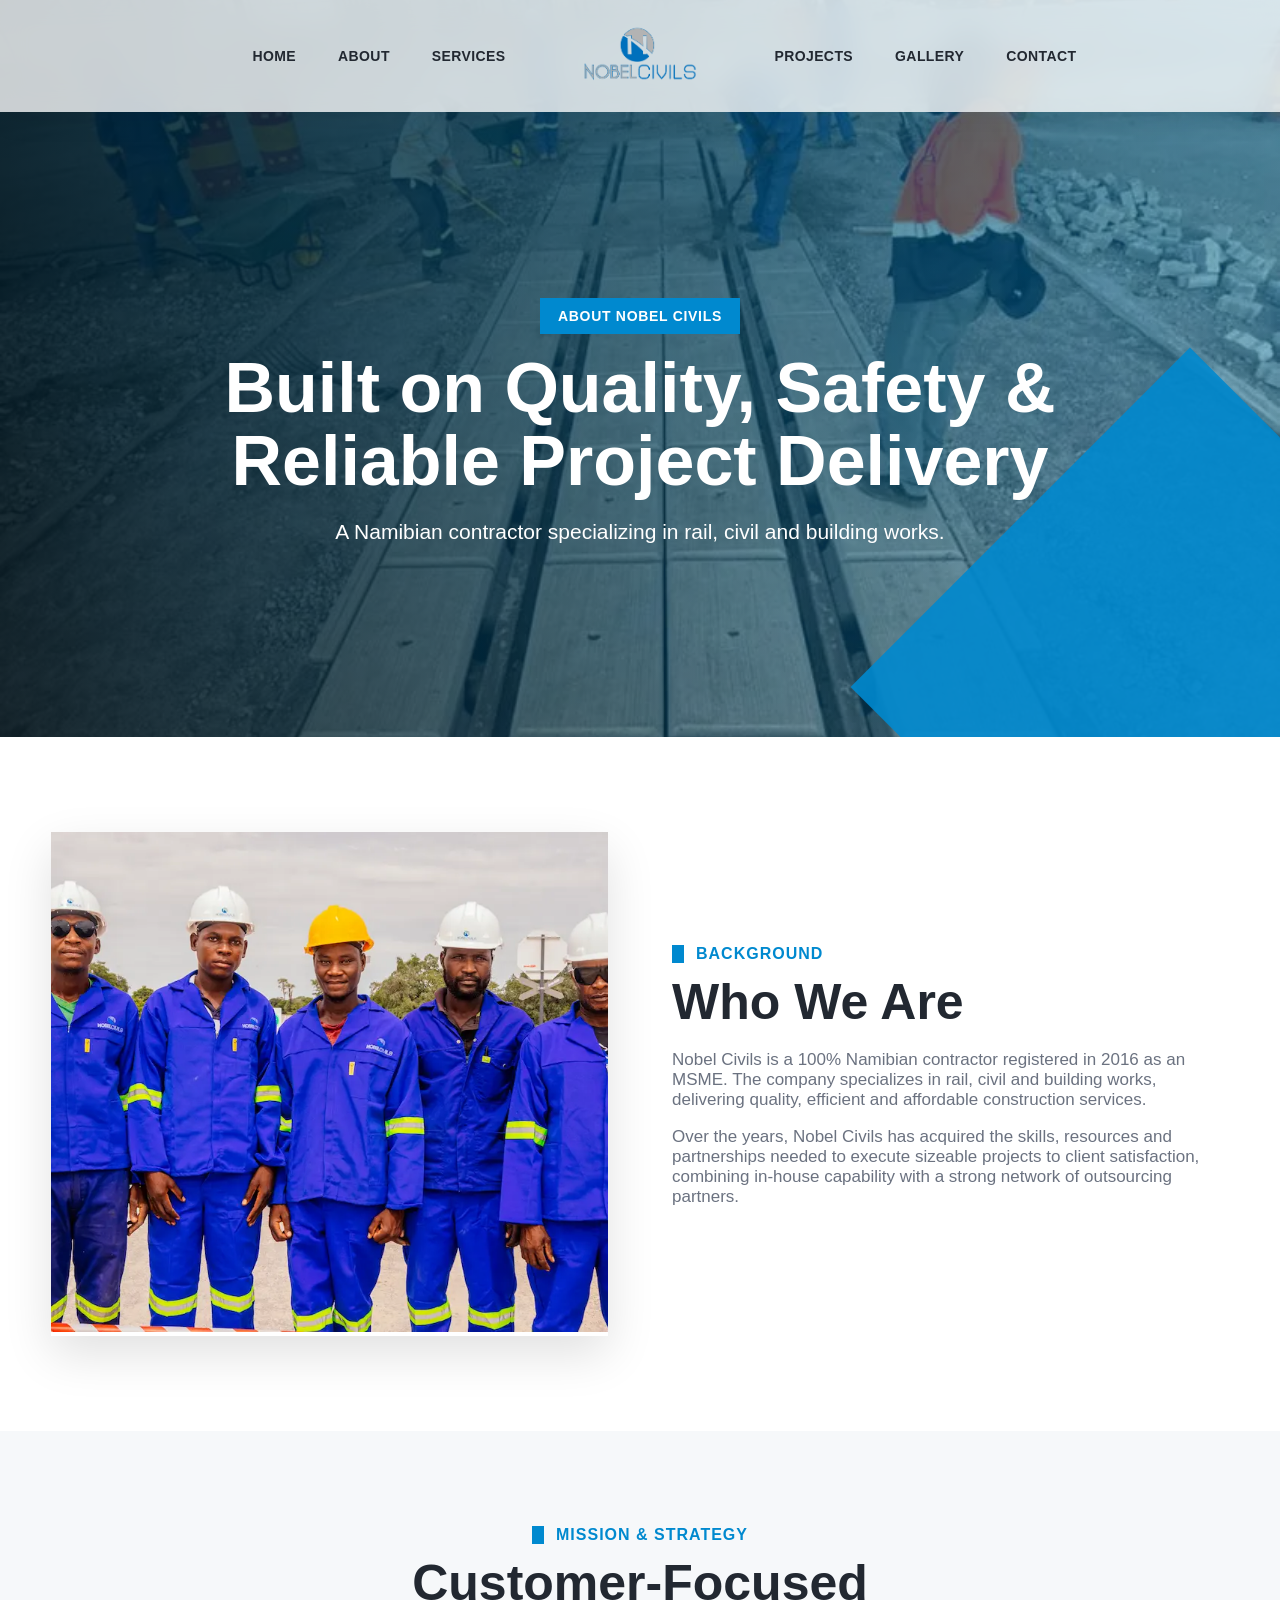
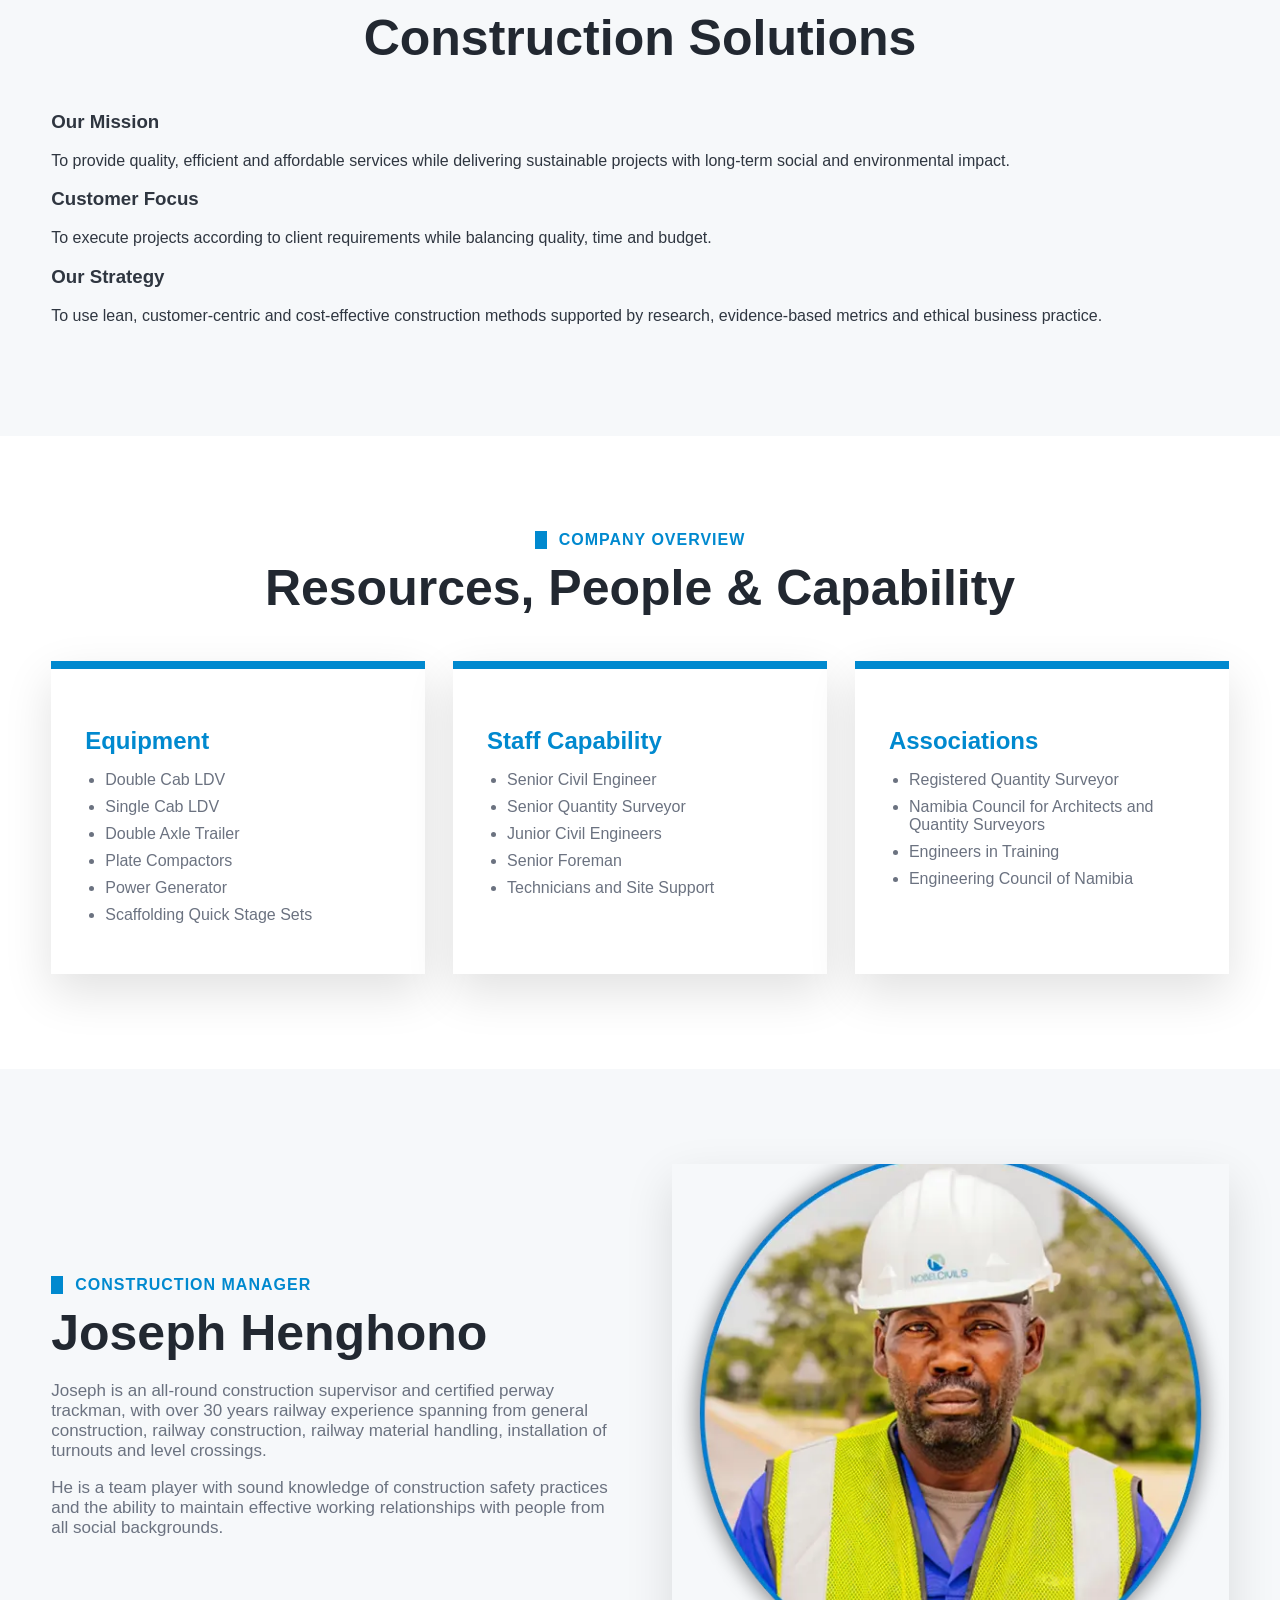
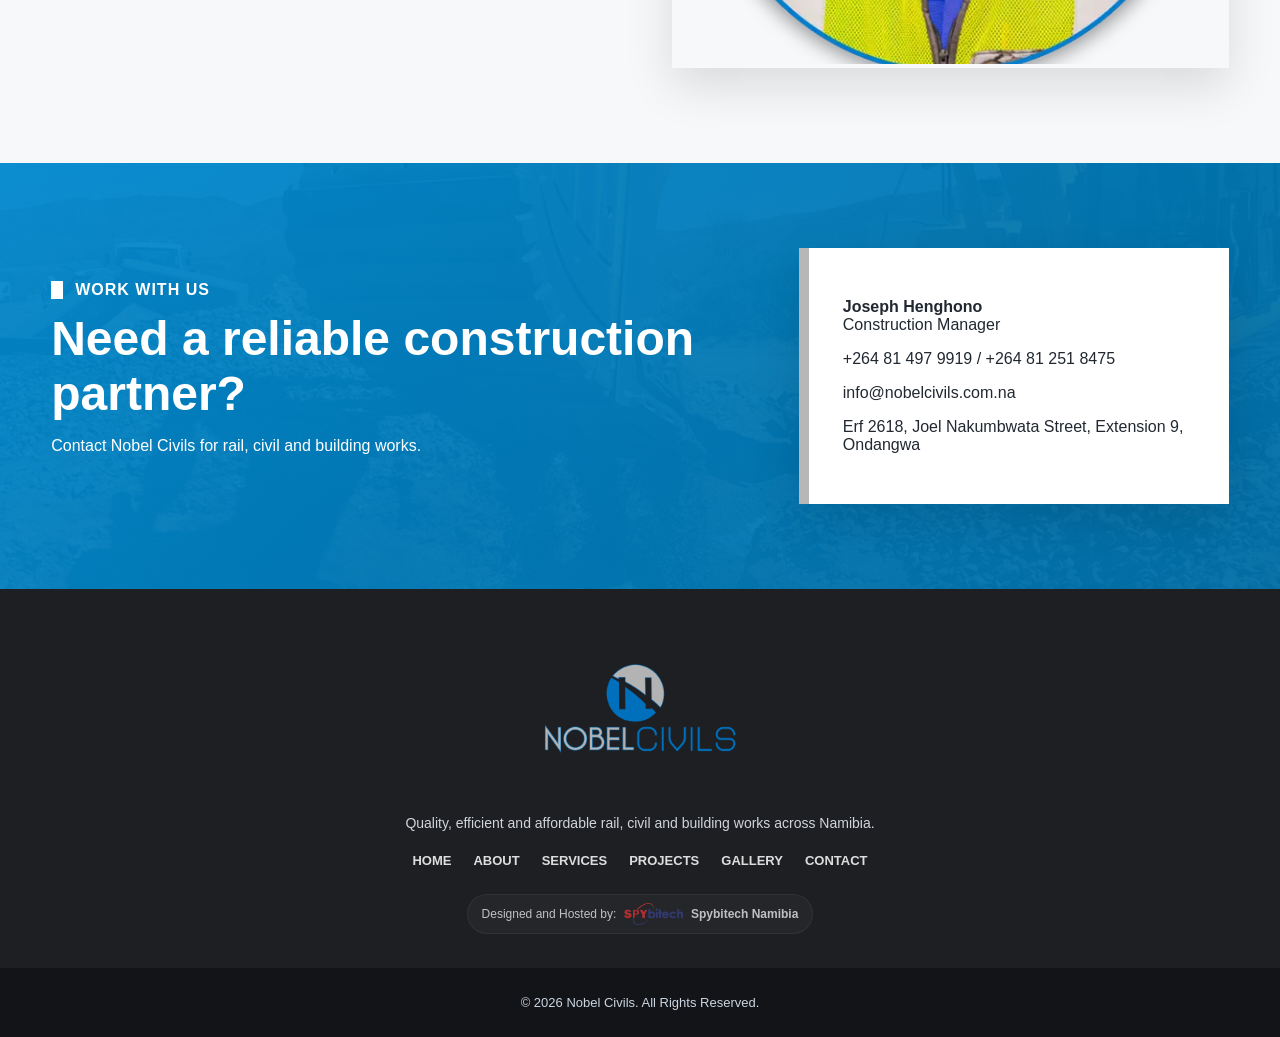
==== commit 0615bf45: "compressed images and added lazy load Co-authored-by: Copilot <copilot@github.com>" ====
--- a/about.html
+++ b/about.html
@@ -4,8 +4,8 @@
     <meta charset="UTF-8" />
     <meta name="viewport" content="width=device-width, initial-scale=1.0" />
     <title>About Us</title>
-    <link rel="icon" href="assets/logo/logo.PNG" />
-    <link rel="shortcut icon" href="assets/logo/logo.PNG" />
+    <link rel="icon" href="assets/logo/logo.webp" />
+    <link rel="shortcut icon" href="assets/logo/logo.webp" />
     <link rel="stylesheet" href="style.css" />
   </head>
   <body>
@@ -18,7 +18,7 @@
         </nav>
 
         <a href="index.html" class="brand">
-          <img src="assets/logo/logo.PNG" alt="Nobel Civils Logo" />
+          <img src="assets/logo/logo.webp" alt="Nobel Civils Logo" />
         </a>
 
         <nav class="nav-side nav-right" id="navLinks">
@@ -58,7 +58,11 @@
     <section class="section">
       <div class="container split">
         <div class="section-image angled">
-          <img src="assets/images/img12.jpeg" alt="Nobel Civils team on site" />
+          <img
+            src="assets/images/img12.webp"
+            alt="Nobel Civils team on site"
+            loading="lazy"
+          />
         </div>
 
         <div class="section-text">
@@ -179,7 +183,11 @@
         </div>
 
         <div class="section-image angled">
-          <img src="assets/images/joseph.png" alt="Joseph Henghono" />
+          <img
+            src="assets/images/joseph.webp"
+            alt="Joseph Henghono"
+            loading="lazy"
+          />
         </div>
       </div>
     </section>
@@ -204,9 +212,10 @@
     <footer class="footer">
       <div class="container footer-main">
         <img
-          src="assets/logo/logo.PNG"
+          src="assets/logo/logo.webp"
           alt="Nobel Civils Logo"
           class="footer-logo"
+          loading="lazy"
         />
 
         <p class="footer-tagline">
@@ -226,8 +235,9 @@
         <div class="spybitech-badge">
           <span>Designed and Hosted by:</span>
           <img
-            src="assets/logo/spybitechlogo.png"
+            src="assets/logo/spybitechlogo.webp"
             alt="Spybitech Namibia Logo"
+            loading="lazy"
           />
           <strong>Spybitech Namibia</strong>
         </div>
--- a/style.css
+++ b/style.css
@@ -485,7 +485,7 @@
 .contact-strip {
   background:
     linear-gradient(135deg, rgba(0, 137, 207, 0.94), rgba(0, 111, 168, 0.95)),
-    url("assets/images/image17.jpg") center/cover;
+    url("assets/images/img17.webp") center/cover;
   color: white;
   padding: 85px 0;
 }
@@ -768,7 +768,7 @@
   position: relative;
   display: flex;
   align-items: center;
-  background: url("assets/images/image5.jpg") center/cover;
+  background: url("assets/images/img5.webp") center/cover;
   overflow: hidden;
 }
 
@@ -878,7 +878,7 @@
 /* SERVICES PAGE */
 
 .services-hero {
-  background: url("assets/images/image6.jpg") center/cover;
+  background: url("assets/images/img6.webp") center/cover;
 }
 
 .services-intro {
@@ -942,7 +942,7 @@
 /* PROJECTS PAGE */
 
 .projects-hero {
-  background: url("assets/images/image7.jpg") center/cover;
+  background: url("assets/images/img7.webp") center/cover;
 }
 
 .projects-intro {
@@ -1054,7 +1054,7 @@
 /* GALLERY PAGE */
 
 .gallery-hero {
-  background: url("assets/images/image8.jpg") center/cover;
+  background: url("assets/images/img8.webp") center/cover;
 }
 
 .gallery-intro {
@@ -1240,7 +1240,7 @@
 /* CONTACT PAGE */
 
 .contact-hero {
-  background: url("assets/images/image17.jpg") center/cover;
+  background: url("assets/images/img17.webp") center/cover;
 }
 
 .contact-page {
@@ -1367,7 +1367,7 @@
 .map-placeholder {
   background:
     linear-gradient(135deg, rgba(0, 137, 207, 0.92), rgba(0, 111, 168, 0.92)),
-    url("assets/images/img14.jpeg") center/cover;
+    url("assets/images/img14.webp") center/cover;
   min-height: 320px;
   color: white;
   display: grid;
